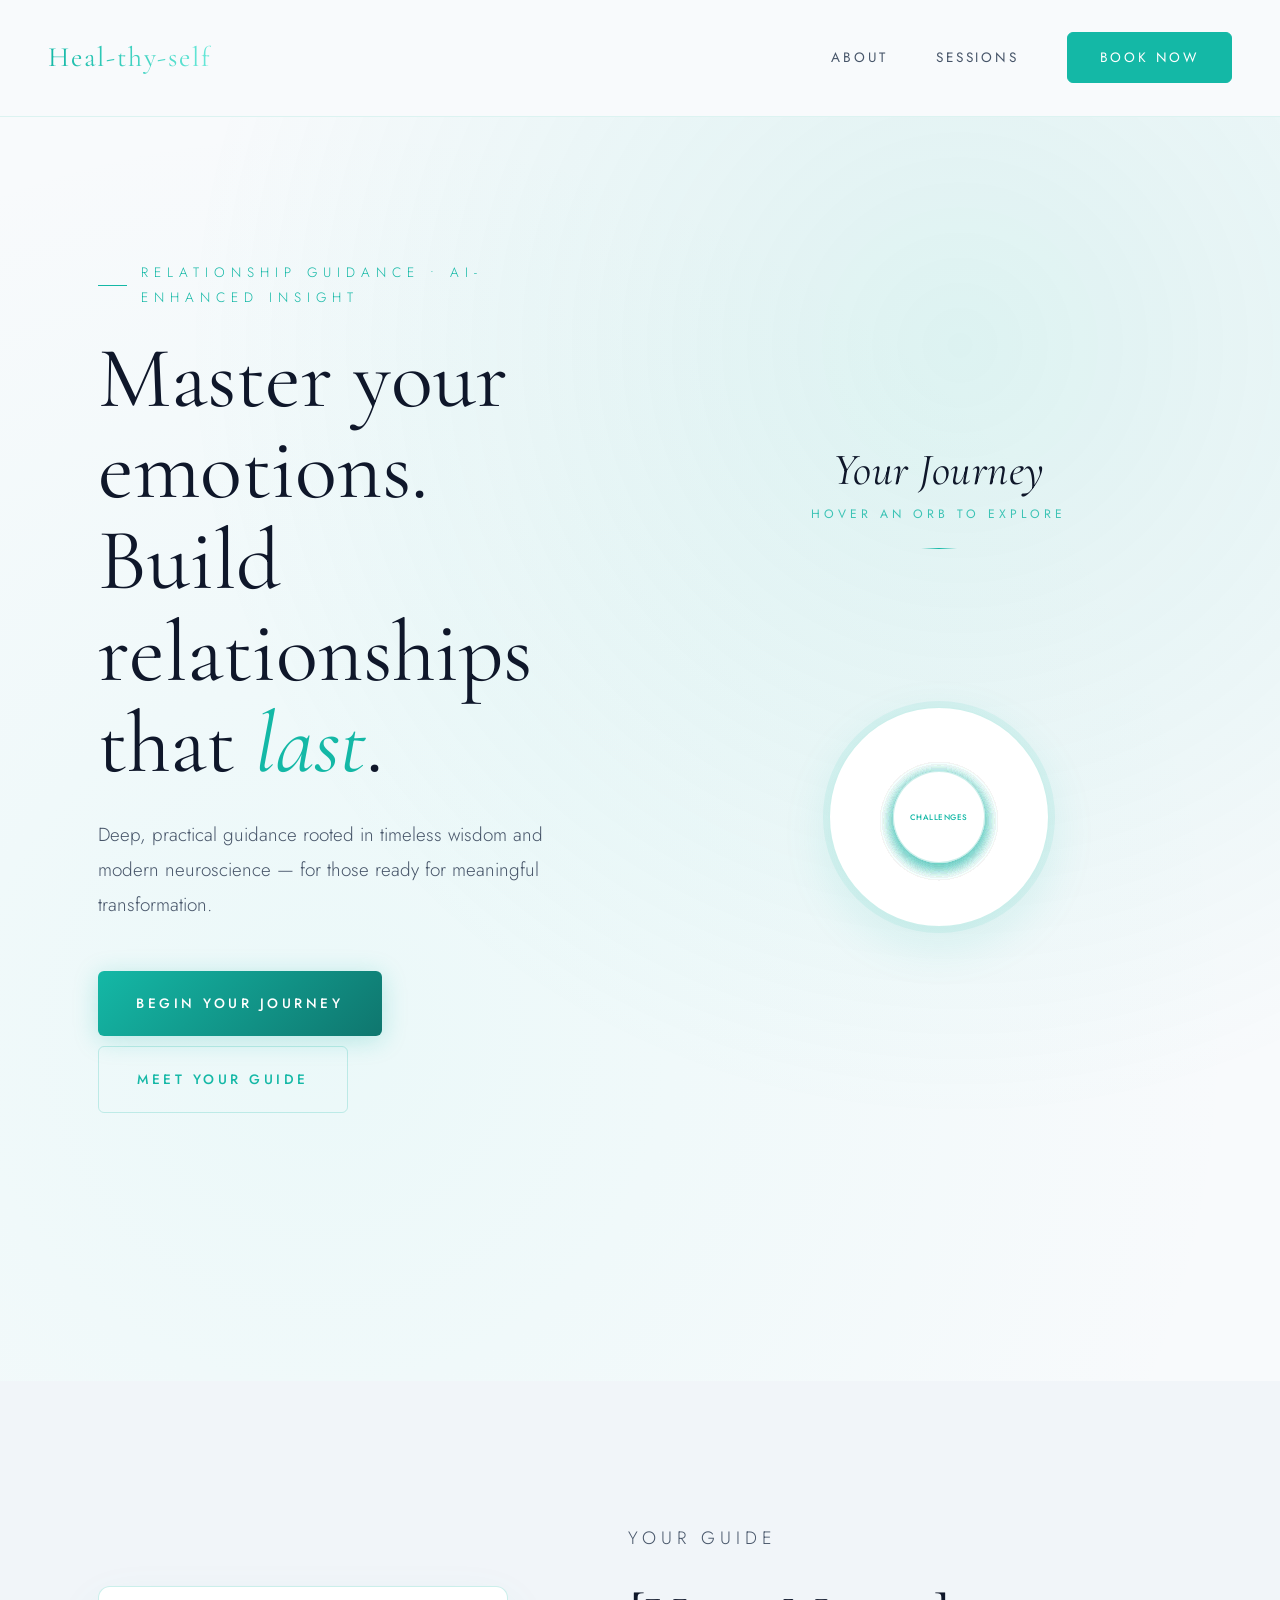
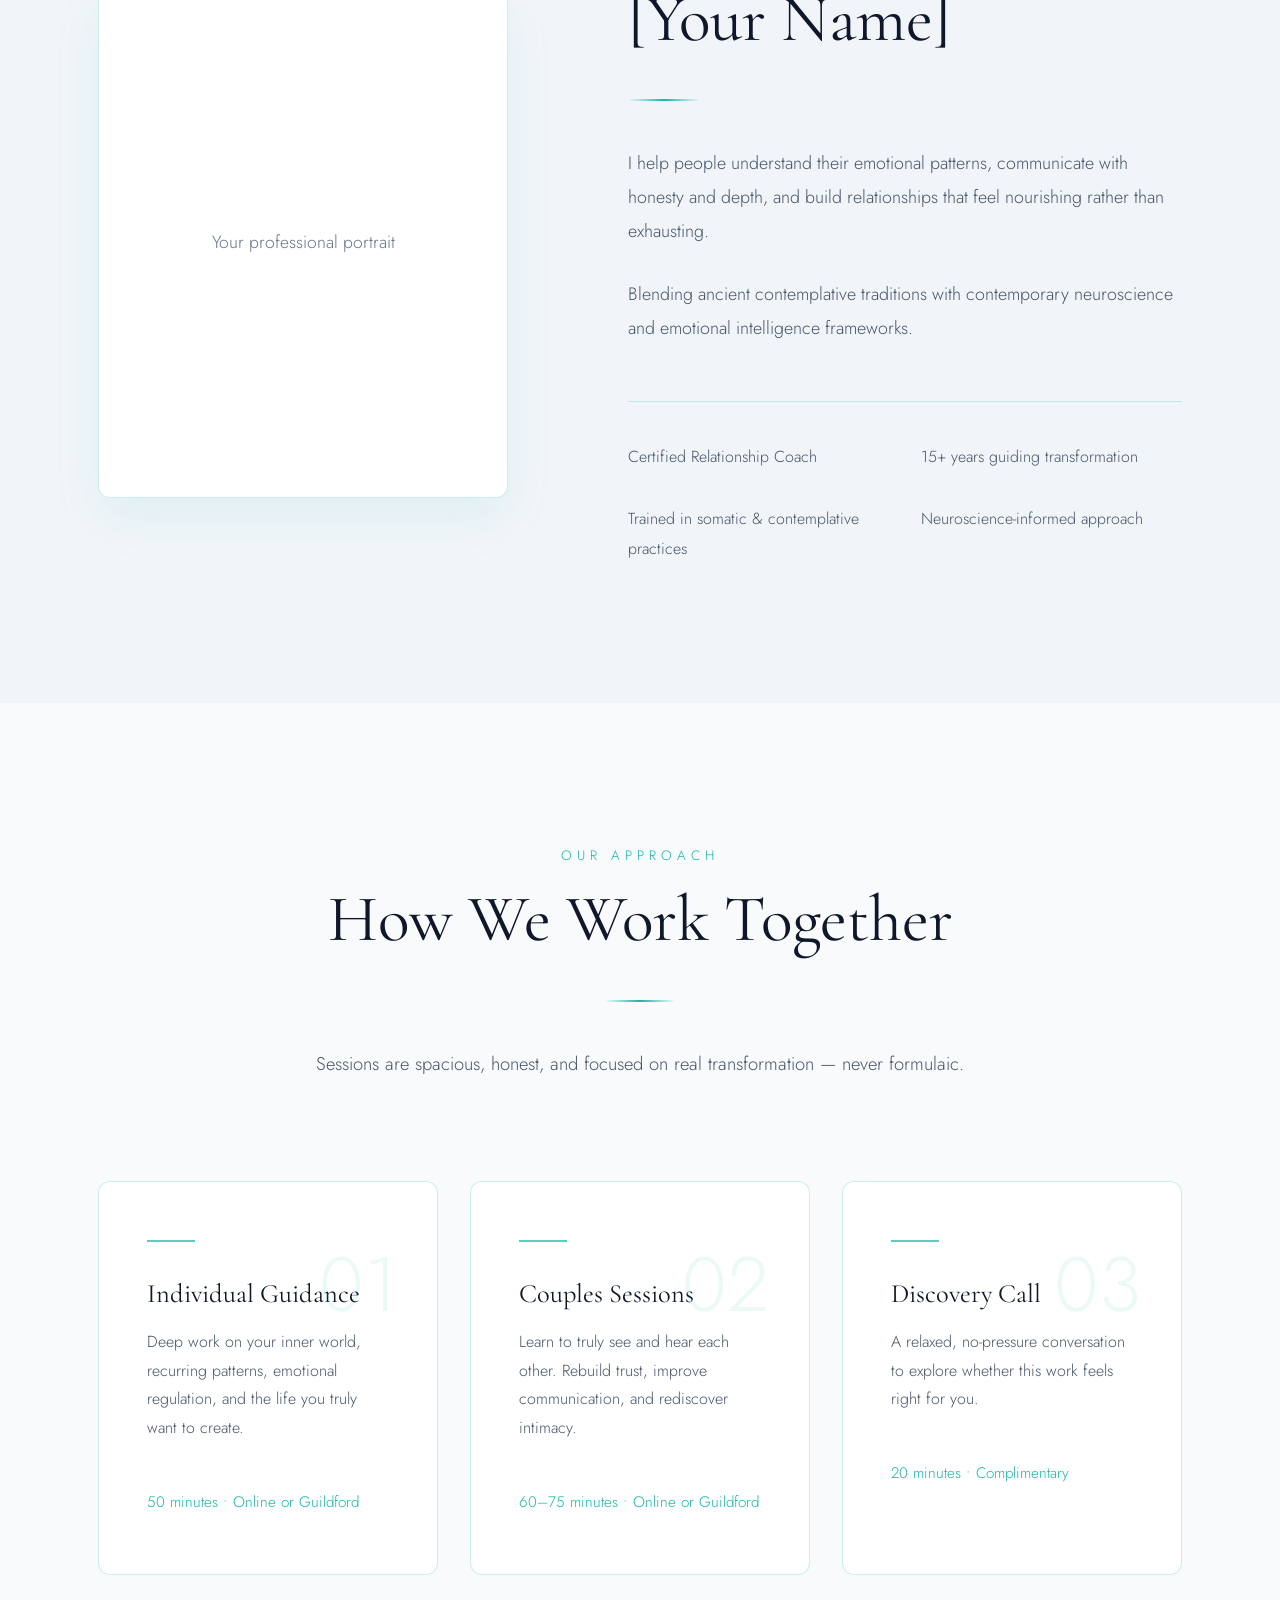
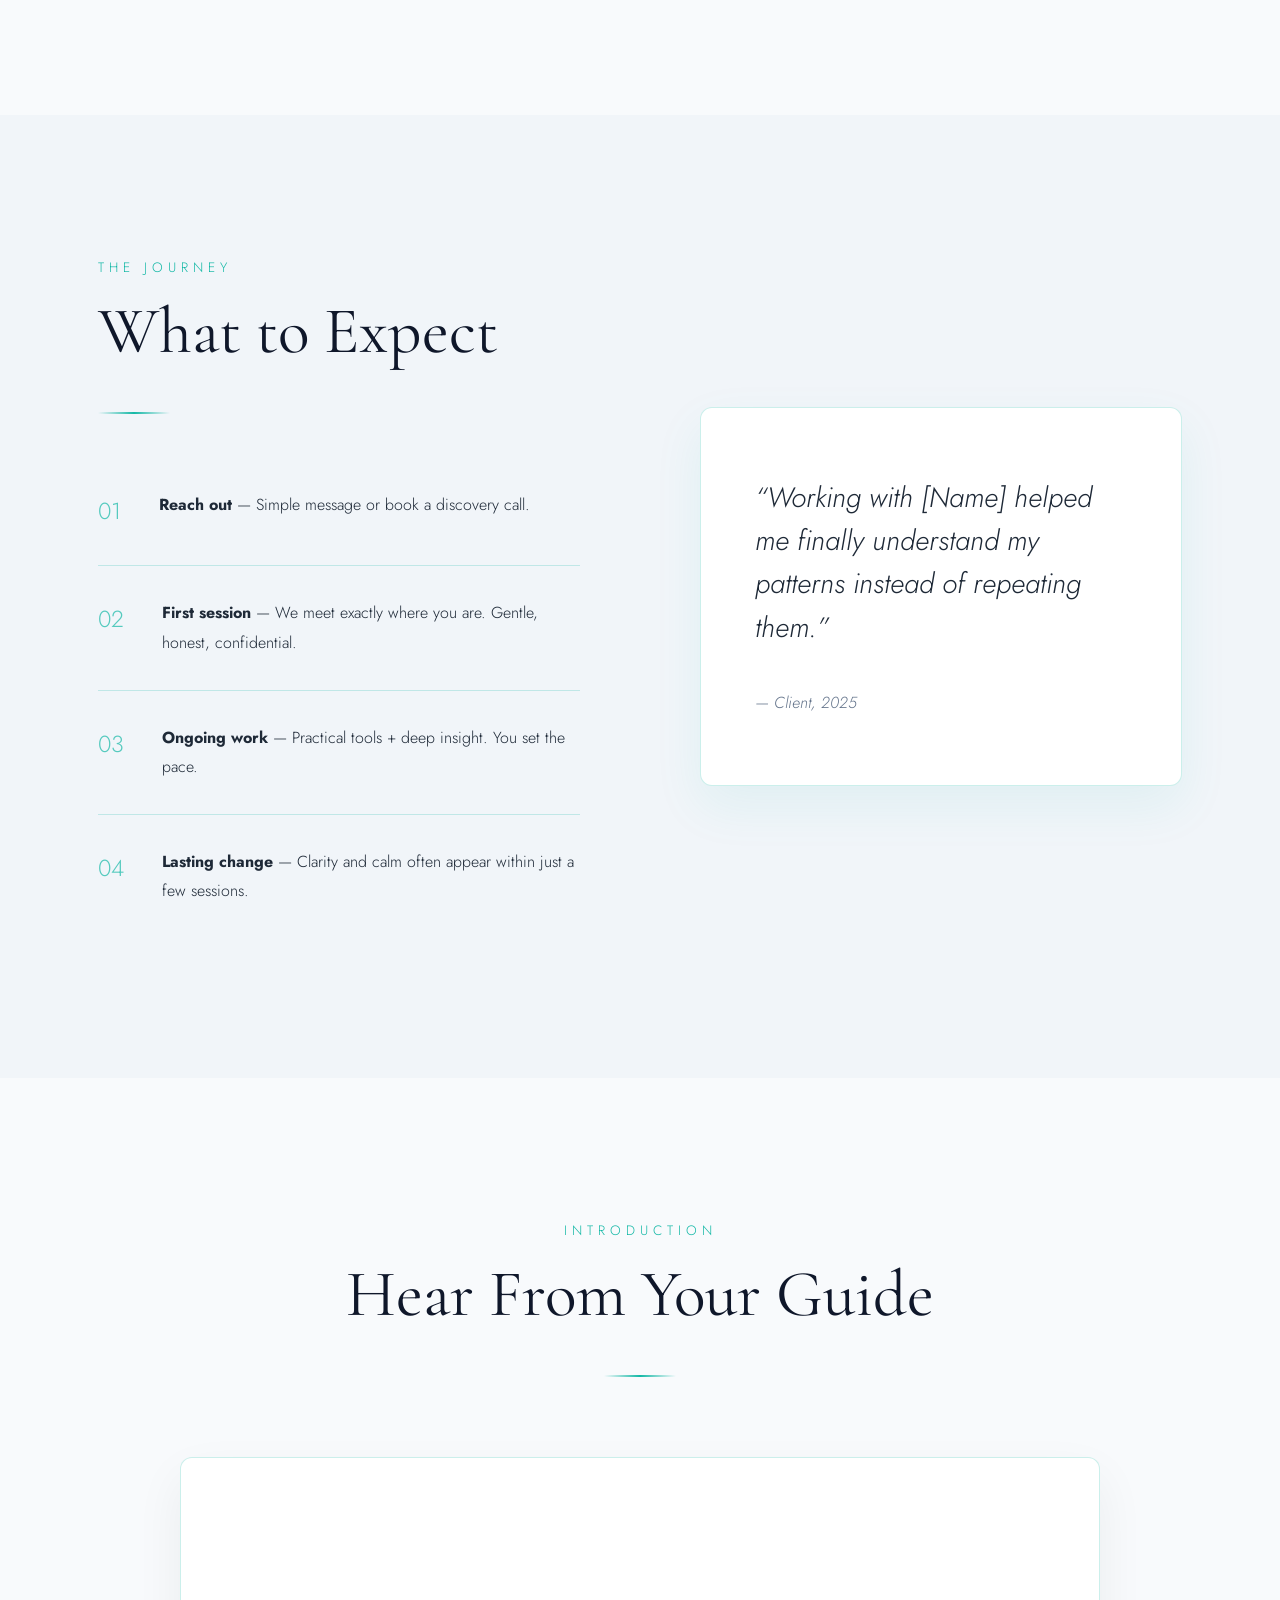
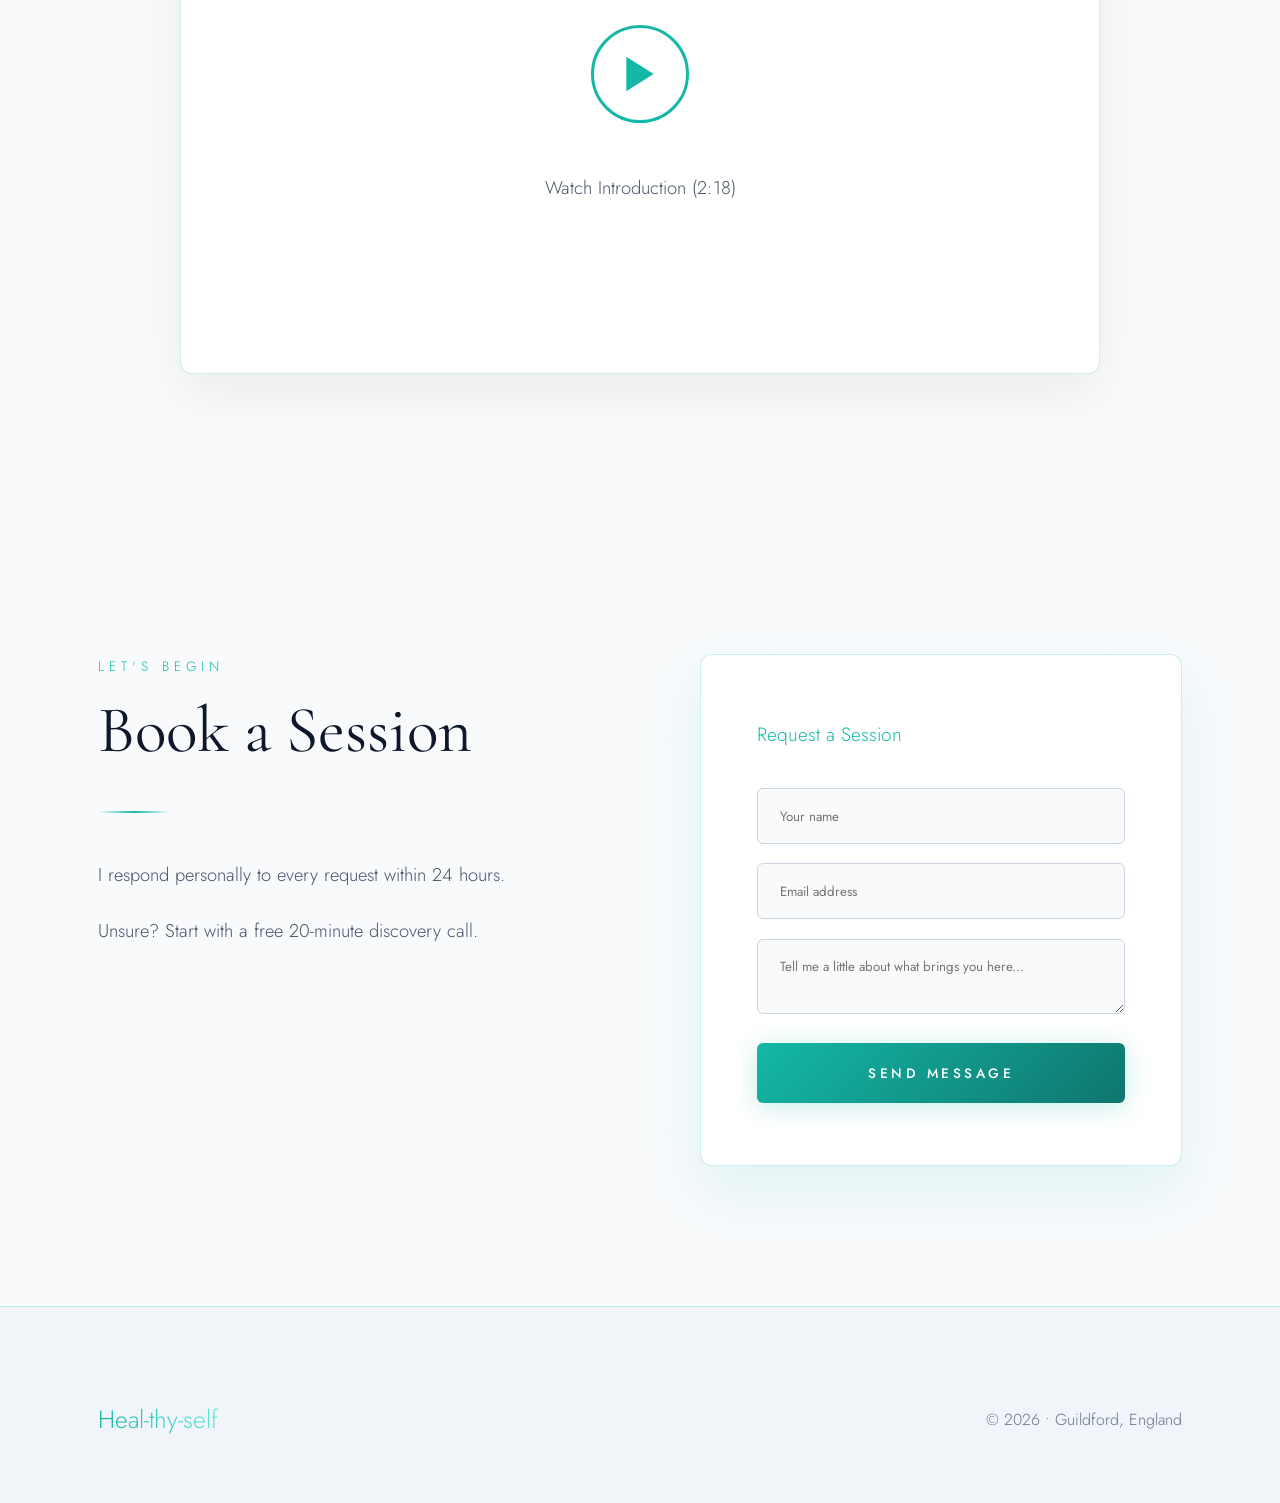
==== index.html @ 7cbb0f67 "Add files via upload" ====
<!DOCTYPE html>
<html lang="en">
<head>
    <meta charset="UTF-8">
    <meta name="viewport" content="width=device-width, initial-scale=1.0">
    <title>Heal-thy-self — Relationship Guidance</title>
    <link rel="preconnect" href="https://fonts.googleapis.com">
    <link rel="preconnect" href="https://fonts.gstatic.com" crossorigin>
    <link href="https://fonts.googleapis.com/css2?family=Cormorant+Garamond:ital,wght@0,300;0,400;0,500;1,300;1,400&amp;family=Jost:wght@300;400;500;600&amp;display=swap" rel="stylesheet">
    <style>
        :root {
            --cool:        #14b8a6;
            --cool-light:  #67e8d8;
            --cool-glow:   rgba(20, 184, 166, 0.25);
            --cool-dim:    rgba(20, 184, 166, 0.08);
            --cool-border: rgba(20, 184, 166, 0.22);
            
            --bg:          #f8fafc;
            --bg-mid:      #f1f5f9;
            --bg-card:     #ffffff;
            --text:        #1e2937;
            --text-dim:    #475569;
            --text-muted:  #64748b;
            --max:         1180px;
            --orb-size:    clamp(44px, 8vw, 92px);
            --orb-r:       clamp(125px, 21vw, 190px);
        }

        *, *::before, *::after { box-sizing: border-box; margin: 0; padding: 0; }
        html { scroll-behavior: smooth; }
        body {
            background: var(--bg);
            color: var(--text);
            font-family: 'Jost', sans-serif;
            font-weight: 300;
            line-height: 1.85;
            overflow-x: hidden;
        }

        /* Subtle grain */
        body::before {
            content: '';
            position: fixed;
            inset: 0;
            background-image: 
                url("data:image/svg+xml,%3Csvg viewBox='0 0 256 256' xmlns='http://www.w3.org/2000/svg'%3E%3Cfilter id='noise'%3E%3CfeTurbulence type='fractalNoise' baseFrequency='0.75' numOctaves='3' stitchTiles='stitch'/%3E%3C/filter%3E%3Crect width='100%25' height='100%25' filter='url(%23noise)' opacity='0.025'/%3E%3C/svg%3E");
            pointer-events: none;
            z-index: 1000;
            opacity: 0.6;
            mix-blend-mode: soft-light;
        }

        h1, h2, h3, h4 {
            font-family: 'Cormorant Garamond', serif;
            font-weight: 400;
            line-height: 1.08;
            color: #0f172a;
        }

        .container {
            width: 100%;
            max-width: var(--max);
            margin: 0 auto;
            padding: 0 clamp(20px, 5vw, 48px);
        }

        .divider {
            width: 72px;
            height: 2px;
            background: linear-gradient(90deg, transparent, var(--cool), transparent);
            margin: 2.8rem 0;
        }
        .divider.centered { margin: 2.8rem auto; }

        /* Buttons */
        .btn-primary {
            display: inline-block;
            padding: 1.25rem 2.4rem;
            font-family: 'Jost', sans-serif;
            font-size: 0.85rem;
            font-weight: 500;
            letter-spacing: 3.5px;
            text-transform: uppercase;
            color: white;
            background: linear-gradient(135deg, var(--cool), #0f766e);
            text-decoration: none;
            border: none;
            border-radius: 6px;
            cursor: pointer;
            position: relative;
            overflow: hidden;
            transition: all 0.4s cubic-bezier(0.23, 1, 0.32, 1);
            box-shadow: 0 4px 25px var(--cool-glow);
            white-space: nowrap;
        }
        .btn-primary::after {
            content: '';
            position: absolute;
            inset: 0;
            background: linear-gradient(120deg, transparent, rgba(255,255,255,0.35), transparent);
            transform: translateX(-150%);
            transition: transform 0.6s;
        }
        .btn-primary:hover::after { transform: translateX(300%); }
        .btn-primary:hover {
            transform: translateY(-5px) scale(1.03);
            box-shadow: 0 8px 40px var(--cool-glow);
        }

        .btn-outline {
            display: inline-block;
            padding: 1.25rem 2.4rem;
            font-family: 'Jost', sans-serif;
            font-size: 0.85rem;
            font-weight: 500;
            letter-spacing: 3.5px;
            text-transform: uppercase;
            color: var(--cool);
            background: transparent;
            border: 1.5px solid var(--cool-border);
            border-radius: 6px;
            text-decoration: none;
            cursor: pointer;
            transition: all 0.4s cubic-bezier(0.23, 1, 0.32, 1);
            white-space: nowrap;
        }
        .btn-outline:hover {
            border-color: var(--cool);
            color: var(--cool);
            background: rgba(20,184,166,0.06);
            box-shadow: 0 0 30px var(--cool-glow);
            transform: translateY(-4px);
        }

        /* Navbar */
        .navbar {
            position: fixed;
            top: 0;
            left: 0;
            right: 0;
            z-index: 1000;
            padding: 32px 48px;
            display: flex;
            justify-content: space-between;
            align-items: center;
            background: rgba(248, 250, 252, 0.97);
            border-bottom: 1px solid rgba(20,184,166,0.12);
            transition: all 0.4s ease;
        }
        .navbar.scrolled {
            padding: 22px 48px;
            background: rgba(248, 250, 252, 0.98);
            box-shadow: 0 6px 25px rgba(0,0,0,0.07);
        }

        .nav-brand {
            font-family: 'Cormorant Garamond', serif;
            font-size: 1.75rem;
            font-weight: 400;
            letter-spacing: 1.8px;
            background: linear-gradient(90deg, var(--cool), var(--cool-light));
            -webkit-background-clip: text;
            -webkit-text-fill-color: transparent;
            text-decoration: none;
        }

        .nav-links {
            display: flex;
            gap: 48px;
            align-items: center;
        }
        .nav-links a {
            font-size: 0.85rem;
            font-weight: 400;
            letter-spacing: 2.8px;
            text-transform: uppercase;
            color: var(--text-dim);
            text-decoration: none;
            transition: all 0.3s ease;
        }
        .nav-links a:hover { color: var(--cool); }

        .nav-links .nav-cta {
            color: white;
            background: var(--cool);
            border: 1.5px solid var(--cool);
            padding: 0.75rem 2rem;
            border-radius: 6px;
        }

        /* Burger */
        .burger {
            display: none;
            flex-direction: column;
            gap: 5px;
            background: none;
            border: none;
            cursor: pointer;
            padding: 8px;
        }
        .burger span {
            display: block;
            width: 26px;
            height: 1.5px;
            background: var(--cool);
            transition: all 0.3s ease;
        }
        .burger.open span:nth-child(1) { transform: translateY(7px) rotate(45deg); }
        .burger.open span:nth-child(2) { opacity: 0; }
        .burger.open span:nth-child(3) { transform: translateY(-7px) rotate(-45deg); }

        /* Mobile Menu */
        .mobile-menu {
            display: none;
            position: fixed;
            inset: 0;
            background: rgba(248,250,252,0.98);
            z-index: 999;
            flex-direction: column;
            align-items: center;
            justify-content: center;
            gap: 3.5rem;
        }
        .mobile-menu a {
            font-size: 2.4rem;
            color: var(--cool);
            text-decoration: none;
            font-family: 'Cormorant Garamond', serif;
        }

        /* Hero */
        .hero {
            min-height: 100vh;
            display: flex;
            align-items: center;
            position: relative;
            padding-top: 80px;
        }
        .hero::before {
            content: '';
            position: absolute;
            inset: 0;
            background: 
                radial-gradient(circle at 75% 25%, rgba(20,184,166,0.12) 0%, transparent 55%),
                radial-gradient(circle at 25% 75%, rgba(103,232,216,0.09) 0%, transparent 65%);
        }

        .hero-inner {
            position: relative;
            z-index: 2;
            max-width: var(--max);
            margin: 0 auto;
            padding: clamp(100px, 15vw, 180px) clamp(20px, 5vw, 48px) clamp(80px, 10vw, 140px);
            display: grid;
            grid-template-columns: 1fr 1fr;
            gap: 110px;
            align-items: center;
        }

        .hero-label {
            font-size: 0.85rem;
            letter-spacing: 6px;
            text-transform: uppercase;
            color: var(--cool);
            margin-bottom: 1.4rem;
            display: inline-flex;
            align-items: center;
            gap: 14px;
        }
        .hero-label::before {
            content: '';
            width: 36px;
            height: 1px;
            background: var(--cool);
        }

        .hero h1 {
            font-size: clamp(3.4rem, 6.8vw, 5.8rem);
            line-height: 1.05;
            margin-bottom: 1.8rem;
        }
        .hero h1 em {
            font-style: italic;
            color: var(--cool);
        }
        .hero-text {
            font-size: 1.18rem;
            color: var(--text-dim);
            max-width: 520px;
            margin-bottom: 3rem;
        }

        /* Orbit */
        .hero-panel {
            display: flex;
            flex-direction: column;
            align-items: center;
        }

        .orbit-heading-group {
            text-align: center;
            margin-bottom: calc(var(--orb-r) + var(--orb-size) / 2 - clamp(140px, 22vw, 220px) / 2 + 32px);
        }
        .orbit-eyebrow {
            font-family: 'Cormorant Garamond', serif;
            font-size: clamp(1.9rem, 4vw, 2.8rem);
            font-weight: 400;
            font-style: italic;
            color: #0f172a;
            letter-spacing: 0.5px;
            line-height: 1.1;
            margin-bottom: 0.5rem;
        }
        .orbit-hint {
            font-family: 'Jost', sans-serif;
            font-size: 0.76rem;
            font-weight: 400;
            letter-spacing: 4px;
            text-transform: uppercase;
            color: var(--cool);
            opacity: 0.8;
            margin-bottom: 1.4rem;
        }
        .orbit-heading-line {
            width: 36px;
            height: 1.5px;
            background: linear-gradient(90deg, transparent, var(--cool), transparent);
            margin: 0 auto;
        }

        .orbit-wrap {
            position: relative;
            width: clamp(140px, 22vw, 220px);
            height: clamp(140px, 22vw, 220px);
            flex-shrink: 0;
        }
        .orbit-ring {
            position: absolute;
            inset: 0;
            border-radius: 50%;
            background: var(--bg-card);
            border: 1.5px solid var(--cool-border);
            box-shadow: 0 0 0 6px var(--cool-dim), 0 16px 50px rgba(20,184,166,0.12);
            z-index: 1;
        }
        .orbit-center-text {
            position: absolute;
            top: 50%; left: 50%;
            transform: translate(-50%, -50%) scale(0.88);
            font-family: 'Cormorant Garamond', serif;
            font-size: clamp(1rem, 2.2vw, 1.3rem);
            font-weight: 400;
            font-style: italic;
            color: var(--cool);
            text-align: center;
            width: 70%;
            z-index: 5;
            opacity: 0;
            pointer-events: none;
            transition: opacity 0.4s ease, transform 0.45s cubic-bezier(0.23,1,0.32,1);
            line-height: 1.2;
        }
        .orbit-center-text.show {
            opacity: 1;
            transform: translate(-50%, -50%) scale(1);
        }

        .orbit-satellite {
            position: absolute;
            top: 50%;
            left: 50%;
            width: var(--orb-size);
            height: var(--orb-size);
            margin: calc(var(--orb-size) / -2);
            z-index: 4;
            cursor: pointer;
            animation: orbitMove 36s linear infinite;
            animation-delay: var(--orbit-delay);
        }
        @keyframes orbitMove {
            from { transform: rotate(0deg) translateX(var(--orb-r)) rotate(0deg); }
            to   { transform: rotate(360deg) translateX(var(--orb-r)) rotate(-360deg); }
        }
        .orbit-satellite-inner {
            width: 100%; height: 100%;
            border-radius: 50%;
            background: var(--bg-card);
            border: 1px solid var(--cool-border);
            box-shadow: 0 4px 16px rgba(20,184,166,0.12);
            transition: box-shadow 0.3s ease, border-color 0.3s ease, transform 0.3s ease;
            display: flex;
            align-items: center;
            justify-content: center;
        }
        .orbit-satellite:hover .orbit-satellite-inner {
            transform: scale(1.22);
            box-shadow: 0 12px 35px rgba(20,184,166,0.25);
            border-color: var(--cool);
        }
        .orbit-satellite-label {
            font-family: 'Jost', sans-serif;
            font-size: 8px;
            font-weight: 500;
            letter-spacing: 0.5px;
            text-transform: uppercase;
            color: var(--cool);
            text-align: center;
            pointer-events: none;
            white-space: normal;
            word-break: break-word;
            line-height: 1.25;
            width: 80%;
        }

        /* Sections */
        section { padding: 140px 0; }
        .section-label {
            font-size: 0.85rem;
            letter-spacing: 5px;
            text-transform: uppercase;
            color: var(--cool);
            margin-bottom: 1rem;
        }
        .section-title {
            font-size: clamp(2.7rem, 5.2vw, 4.1rem);
            margin-bottom: 1.2rem;
        }

        /* About */
        .about {
            background: var(--bg-mid);
        }
        .about-grid {
            display: grid;
            grid-template-columns: 1fr 1.35fr;
            gap: 120px;
            align-items: center;
        }
        .about-photo {
            aspect-ratio: 4/5;
            background: var(--bg-card);
            border: 1px solid var(--cool-border);
            border-radius: 12px;
            display: flex;
            align-items: center;
            justify-content: center;
            box-shadow: 0 20px 50px rgba(20,184,166,0.08);
            position: relative;
        }
        .about-content p {
            color: var(--text-dim);
            font-size: 1.12rem;
            line-height: 1.9;
            margin-bottom: 1.8rem;
        }
        .credentials {
            margin-top: 3.5rem;
            padding-top: 2.5rem;
            border-top: 1px solid var(--cool-border);
            display: grid;
            grid-template-columns: 1fr 1fr;
            gap: 2rem;
        }
        .credential-item {
            color: var(--text-dim);
        }

        /* Sessions */
        .sessions-grid {
            display: grid;
            grid-template-columns: repeat(auto-fit, minmax(min(340px, 100%), 1fr));
            gap: 32px;
            margin-top: 100px;
        }
        .session-card {
            background: var(--bg-card);
            padding: 58px 48px;
            border: 1px solid var(--cool-border);
            border-radius: 12px;
            position: relative;
            transition: all 0.5s cubic-bezier(0.23, 1, 0.32, 1);
        }
        .session-card:hover {
            transform: translateY(-18px);
            box-shadow: 0 35px 70px rgba(20,184,166,0.14);
            border-color: var(--cool);
        }
        .session-card span:first-child {
            font-size: 4.8rem;
            font-weight: 300;
            color: var(--cool);
            opacity: 0.08;
            position: absolute;
            top: 32px;
            right: 40px;
        }
        .session-card h3 {
            font-size: 1.65rem;
            margin-bottom: 1.2rem;
        }
        .session-card p {
            color: var(--text-dim);
            line-height: 1.8;
        }
        .session-card > span:last-child {
            display: block;
            margin-top: 2.8rem;
            font-size: 0.95rem;
            color: var(--cool);
        }

        /* Expect */
        .expect {
            background: var(--bg-mid);
        }
        .expect-grid {
            display: grid;
            grid-template-columns: 1fr 1fr;
            gap: 120px;
        }
        .expect-quote {
            padding: 68px 54px;
            border: 1px solid var(--cool-border);
            background: var(--bg-card);
            border-radius: 12px;
            box-shadow: 0 20px 50px rgba(20,184,166,0.08);
        }
        .expect-list {
            list-style: none;
        }
        .expect-list li {
            padding: 2rem 0;
            border-bottom: 1px solid var(--cool-border);
            display: flex;
            gap: 2.4rem;
        }
        .expect-list li:last-child { border-bottom: none; }

        /* Video */
        .video-placeholder {
            margin: 80px auto 0;
            aspect-ratio: 16 / 9;
            max-width: 920px;
            background: var(--bg-card);
            border: 1px solid var(--cool-border);
            border-radius: 12px;
            display: flex;
            flex-direction: column;
            align-items: center;
            justify-content: center;
            gap: 1.8rem;
            cursor: pointer;
            transition: all 0.4s ease;
            box-shadow: 0 20px 50px rgba(0,0,0,0.06);
        }
        .video-placeholder:hover {
            box-shadow: 0 30px 70px rgba(20,184,166,0.18);
        }
        .play-btn {
            width: 98px;
            height: 98px;
            border: 3px solid var(--cool);
            border-radius: 50%;
            display: flex;
            align-items: center;
            justify-content: center;
            transition: all 0.4s ease;
        }

        /* Book */
        .book-grid {
            display: grid;
            grid-template-columns: 1fr 1fr;
            gap: 120px;
            align-items: start;
        }
        .contact-form {
            padding: 62px 56px;
            border: 1px solid var(--cool-border);
            background: var(--bg-card);
            border-radius: 12px;
            box-shadow: 0 25px 60px rgba(20,184,166,0.1);
        }
        input, textarea {
            width: 100%;
            padding: 1.1rem 1.4rem;
            background: #f8fafc;
            border: 1px solid #cbd5e1;
            color: var(--text);
            margin-bottom: 1.2rem;
            border-radius: 6px;
            font-family: inherit;
        }
        input:focus, textarea:focus {
            outline: none;
            border-color: var(--cool);
            box-shadow: 0 0 0 3px rgba(20,184,166,0.1);
        }

        /* Footer */
        .footer {
            border-top: 1px solid var(--cool-border);
            padding: 90px 0 60px;
            background: var(--bg-mid);
        }

        .fade-in {
            opacity: 0;
            transform: translateY(40px);
            transition: all 1.1s cubic-bezier(0.23, 1, 0.32, 1);
        }
        .fade-in.visible {
            opacity: 1;
            transform: translateY(0);
        }

        /* RESPONSIVE */
        @media (max-width: 980px) {
            .hero-inner, .about-grid, .expect-grid, .book-grid { 
                grid-template-columns: 1fr; 
                gap: 60px; 
            }
        }

        @media (max-width: 768px) {
            .navbar { padding: 20px 20px; }
            .navbar.scrolled { padding: 16px 20px; }
            .nav-links { display: none; }
            .burger { display: flex; }
            .container { padding: 0 20px; }

            .hero-inner {
                grid-template-columns: 1fr;
                gap: 48px;
                padding-top: 110px;
                padding-bottom: 60px;
            }
            .hero h1 { font-size: clamp(2.4rem, 9vw, 3.4rem); }
            .hero-text { font-size: 1rem; }
            .hero-actions {
                display: flex;
                flex-direction: column;
                gap: 1rem;
            }
            .hero-actions .btn-primary,
            .hero-actions .btn-outline {
                width: 100%;
                text-align: center;
                padding: 1.1rem 1.5rem;
            }

            :root {
                --orb-size: 60px;
                --orb-r: 130px;
            }
            .orbit-wrap {
                width: 140px;
                height: 140px;
            }

            section, .about, .sessions, .expect, .video-section, .book {
                padding-top: 72px !important;
                padding-bottom: 72px !important;
            }

            .about-grid, .expect-grid, .book-grid {
                grid-template-columns: 1fr !important;
                gap: 40px !important;
            }
            .about-photo {
                aspect-ratio: 3/2 !important;
                min-height: 220px;
            }
            .credentials {
                grid-template-columns: 1fr !important;
            }

            .sessions-grid {
                grid-template-columns: 1fr !important;
                gap: 24px !important;
                margin-top: 48px !important;
            }
            .session-card {
                padding: 36px 28px !important;
            }

            .expect-quote {
                padding: 36px 28px !important;
            }

            .video-placeholder { margin-top: 40px !important; }

            .contact-form {
                padding: 32px 24px !important;
            }

            .section-title { font-size: clamp(2rem, 8vw, 2.8rem) !important; }
        }

        @media (max-width: 480px) {
            .nav-brand { font-size: 1.4rem; }
            :root {
                --orb-size: 54px;
                --orb-r: 115px;
            }
            .orbit-wrap {
                width: 120px;
                height: 120px;
            }
        }
    </style>
</head>
<body>

    <!-- Navbar -->
    <nav class="navbar" id="navbar">
        <a href="#" class="nav-brand">Heal-thy-self</a>
        <div class="nav-links">
            <a href="#about">About</a>
            <a href="#sessions">Sessions</a>
            <a href="#book" class="nav-cta">Book Now</a>
        </div>
        <button class="burger" id="burgerBtn" aria-label="Toggle menu">
            <span></span><span></span><span></span>
        </button>
    </nav>

    <!-- Mobile menu -->
    <div class="mobile-menu" id="mobileMenu" style="display:none;">
        <a href="#about">About</a>
        <a href="#sessions">Sessions</a>
        <a href="#book">Book Now</a>
    </div>

    <!-- Hero -->
    <section class="hero">
        <div class="hero-inner">
            <div class="hero-left fade-in">
                <p class="hero-label">RELATIONSHIP GUIDANCE  •  AI-ENHANCED INSIGHT</p>
                <h1>Master your emotions.<br>Build relationships that <em>last</em>.</h1>
                <p class="hero-text">Deep, practical guidance rooted in timeless wisdom and modern neuroscience — for those ready for meaningful transformation.</p>
                <div class="hero-actions">
                    <a href="#book" class="btn-primary">Begin Your Journey</a>
                    <a href="#about" class="btn-outline">Meet Your Guide</a>
                </div>
            </div>

            <div class="hero-panel fade-in" style="transition-delay:0.2s; padding: 0 20px;">
                <div class="orbit-heading-group">
                    <p class="orbit-eyebrow">Your Journey</p>
                    <p class="orbit-hint">Hover an orb to explore</p>
                    <div class="orbit-heading-line"></div>
                </div>
                <div class="orbit-wrap" id="orbitWrap">
                    <div class="orbit-ring"></div>
                    <div class="orbit-center-text" id="orbitCenterText"></div>
                </div>
            </div>
        </div>
    </section>

    <!-- About -->
    <section class="about" id="about">
        <div class="container">
            <div class="about-grid">
                <div class="about-photo fade-in">
                    <span style="font-size:1.1rem; color:var(--text-muted);">Your professional portrait</span>
                </div>
                <div class="about-content fade-in" style="transition-delay:0.15s">
                    <p class="section-label">YOUR GUIDE</p>
                    <h2 class="section-title">[Your Name]</h2>
                    <div class="divider"></div>
                    <p>I help people understand their emotional patterns, communicate with honesty and depth, and build relationships that feel nourishing rather than exhausting.</p>
                    <p>Blending ancient contemplative traditions with contemporary neuroscience and emotional intelligence frameworks.</p>
                    <div class="credentials">
                        <div class="credential-item">Certified Relationship Coach</div>
                        <div class="credential-item">15+ years guiding transformation</div>
                        <div class="credential-item">Trained in somatic &amp; contemplative practices</div>
                        <div class="credential-item">Neuroscience-informed approach</div>
                    </div>
                </div>
            </div>
        </div>
    </section>

    <!-- Sessions -->
    <section class="sessions" id="sessions">
        <div class="container">
            <div class="fade-in" style="text-align:center; max-width:680px; margin:0 auto;">
                <p class="section-label">OUR APPROACH</p>
                <h2 class="section-title">How We Work Together</h2>
                <div class="divider centered"></div>
                <p class="section-intro" style="font-size:1.15rem; color:var(--text-dim);">Sessions are spacious, honest, and focused on real transformation — never formulaic.</p>
            </div>
            <div class="sessions-grid fade-in" style="transition-delay:0.15s">
                <div class="session-card">
                    <span>01</span>
                    <div style="width:48px; height:2px; background:var(--cool); opacity:0.7; margin-bottom:2.4rem;"></div>
                    <h3>Individual Guidance</h3>
                    <p>Deep work on your inner world, recurring patterns, emotional regulation, and the life you truly want to create.</p>
                    <span>50 minutes • Online or Guildford</span>
                </div>
                <div class="session-card">
                    <span>02</span>
                    <div style="width:48px; height:2px; background:var(--cool); opacity:0.7; margin-bottom:2.4rem;"></div>
                    <h3>Couples Sessions</h3>
                    <p>Learn to truly see and hear each other. Rebuild trust, improve communication, and rediscover intimacy.</p>
                    <span>60–75 minutes • Online or Guildford</span>
                </div>
                <div class="session-card">
                    <span>03</span>
                    <div style="width:48px; height:2px; background:var(--cool); opacity:0.7; margin-bottom:2.4rem;"></div>
                    <h3>Discovery Call</h3>
                    <p>A relaxed, no-pressure conversation to explore whether this work feels right for you.</p>
                    <span>20 minutes • Complimentary</span>
                </div>
            </div>
        </div>
    </section>

    <!-- Expect -->
    <section class="expect">
        <div class="container">
            <div class="expect-grid">
                <div class="fade-in">
                    <p class="section-label">THE JOURNEY</p>
                    <h2 class="section-title">What to Expect</h2>
                    <div class="divider"></div>
                    <ul class="expect-list">
                        <li><span style="color:var(--cool); font-size:1.45rem; opacity:0.7;">01</span><p><strong>Reach out</strong> — Simple message or book a discovery call.</p></li>
                        <li><span style="color:var(--cool); font-size:1.45rem; opacity:0.7;">02</span><p><strong>First session</strong> — We meet exactly where you are. Gentle, honest, confidential.</p></li>
                        <li><span style="color:var(--cool); font-size:1.45rem; opacity:0.7;">03</span><p><strong>Ongoing work</strong> — Practical tools + deep insight. You set the pace.</p></li>
                        <li><span style="color:var(--cool); font-size:1.45rem; opacity:0.7;">04</span><p><strong>Lasting change</strong> — Clarity and calm often appear within just a few sessions.</p></li>
                    </ul>
                </div>
                <div class="fade-in" style="transition-delay:0.2s; display:flex; align-items:center;">
                    <div class="expect-quote">
                        <blockquote style="font-size:1.75rem; font-style:italic; line-height:1.55; color:var(--text);">“Working with [Name] helped me finally understand my patterns instead of repeating them.”</blockquote>
                        <cite style="margin-top:2.4rem; display:block; color:var(--text-muted);">— Client, 2025</cite>
                    </div>
                </div>
            </div>
        </div>
    </section>

    <!-- Video -->
    <section class="video-section">
        <div class="container">
            <div style="text-align:center" class="fade-in">
                <p class="section-label">INTRODUCTION</p>
                <h2 class="section-title">Hear From Your Guide</h2>
                <div class="divider centered"></div>
            </div>
            <div class="video-placeholder fade-in" onclick="alert('Video would play here in production')">
                <div class="play-btn">
                    <svg width="32" height="38" viewBox="0 0 28 32" fill="none" xmlns="http://www.w3.org/2000/svg">
                        <path d="M26 16L2 31V1L26 16Z" fill="#14b8a6"/>
                    </svg>
                </div>
                <p style="font-size:1.15rem; color:var(--text-dim); margin-top:1.2rem;">Watch Introduction (2:18)</p>
            </div>
        </div>
    </section>

    <!-- Book -->
    <section class="book" id="book">
        <div class="container">
            <div class="book-grid">
                <div class="book-info fade-in">
                    <p class="section-label">LET'S BEGIN</p>
                    <h2 class="section-title">Book a Session</h2>
                    <div class="divider"></div>
                    <p style="font-size:1.15rem; color:var(--text-dim);">I respond personally to every request within 24 hours.</p>
                    <p style="margin-top:1.4rem; font-size:1.15rem; color:var(--text-dim);">Unsure? Start with a free 20-minute discovery call.</p>
                </div>
                <div class="fade-in" style="transition-delay:0.15s">
                    <div class="contact-form">
                        <p style="color:var(--cool); font-size:1.2rem; margin-bottom:2.2rem;">Request a Session</p>
                        <input type="text" placeholder="Your name">
                        <input type="email" placeholder="Email address">
                        <textarea placeholder="Tell me a little about what brings you here..."></textarea>
                        <button onclick="alert('Thank you! Your request has been received. (Demo)')" class="btn-primary" style="width:100%;">Send Message</button>
                    </div>
                </div>
            </div>
        </div>
    </section>

    <!-- Footer -->
    <footer class="footer">
        <div class="container">
            <div style="display:flex; justify-content:space-between; align-items:center; flex-wrap:wrap; gap:2rem;">
                <span style="font-size:1.55rem; background:linear-gradient(90deg,var(--cool),var(--cool-light)); -webkit-background-clip:text; -webkit-text-fill-color:transparent;">Heal-thy-self</span>
                <span style="color:var(--text-muted);">© 2026 • Guildford, England</span>
            </div>
        </div>
    </footer>

    <script>
    // Navbar scroll
    const navbar = document.getElementById('navbar');
    window.addEventListener('scroll', () => {
        navbar.classList.toggle('scrolled', window.scrollY > 80);
    }, { passive: true });

    // Burger menu
    const burger = document.getElementById('burgerBtn');
    const mobileMenu = document.getElementById('mobileMenu');

    function openMenu() {
        burger.classList.add('open');
        mobileMenu.style.display = 'flex';
        document.body.style.overflow = 'hidden';
    }
    function closeMenu() {
        burger.classList.remove('open');
        mobileMenu.style.display = 'none';
        document.body.style.overflow = '';
    }

    burger.addEventListener('click', () => {
        burger.classList.contains('open') ? closeMenu() : openMenu();
    });

    mobileMenu.querySelectorAll('a').forEach(link => {
        link.addEventListener('click', closeMenu);
    });

    // Fade in observer
    const observer = new IntersectionObserver((entries) => {
        entries.forEach(entry => {
            if (entry.isIntersecting) entry.target.classList.add('visible');
        });
    }, { threshold: 0.18 });

    document.querySelectorAll('.fade-in').forEach(el => observer.observe(el));

    // Orbit
    (function () {
        const ITEMS = [
            { label: 'Energy',     angle: 0        },
            { label: 'Focus',      angle: 32.7272  },
            { label: 'Purpose',    angle: 65.4544  },
            { label: 'Strength',   angle: 98.1816  },
            { label: 'Peace',      angle: 130.909  },
            { label: 'Clarity',    angle: 163.636  },
            { label: 'Harmony',    angle: 196.363  },
            { label: 'Vitality',   angle: 229.090  },
            { label: 'Joy',        angle: 261.818  },
            { label: 'Growth',     angle: 294.545  },
            { label: 'Challenges', angle: 327.272  },
        ];

        const DURATION = 36;
        const wrap = document.getElementById('orbitWrap');
        const centerText = document.getElementById('orbitCenterText');

        ITEMS.forEach(item => {
            const delay = -((item.angle / 360) * DURATION);
            const outer = document.createElement('div');
            outer.className = 'orbit-satellite';
            outer.style.setProperty('--orbit-delay', delay + 's');

            const inner = document.createElement('div');
            inner.className = 'orbit-satellite-inner';

            const label = document.createElement('span');
            label.className = 'orbit-satellite-label';
            label.textContent = item.label;

            inner.appendChild(label);
            outer.appendChild(inner);
            wrap.appendChild(outer);

            outer.addEventListener('mouseenter', () => {
                centerText.textContent = item.label;
                centerText.classList.add('show');
            });
            outer.addEventListener('mouseleave', () => centerText.classList.remove('show'));
            outer.addEventListener('touchstart', (e) => {
                e.preventDefault();
                centerText.textContent = item.label;
                centerText.classList.add('show');
                setTimeout(() => centerText.classList.remove('show'), 1800);
            }, { passive: false });
        });

        document.addEventListener('visibilitychange', () => {
            const state = document.hidden ? 'paused' : 'running';
            document.querySelectorAll('.orbit-satellite').forEach(el => {
                el.style.animationPlayState = state;
            });
        });
    })();
    </script>
</body>
</html>
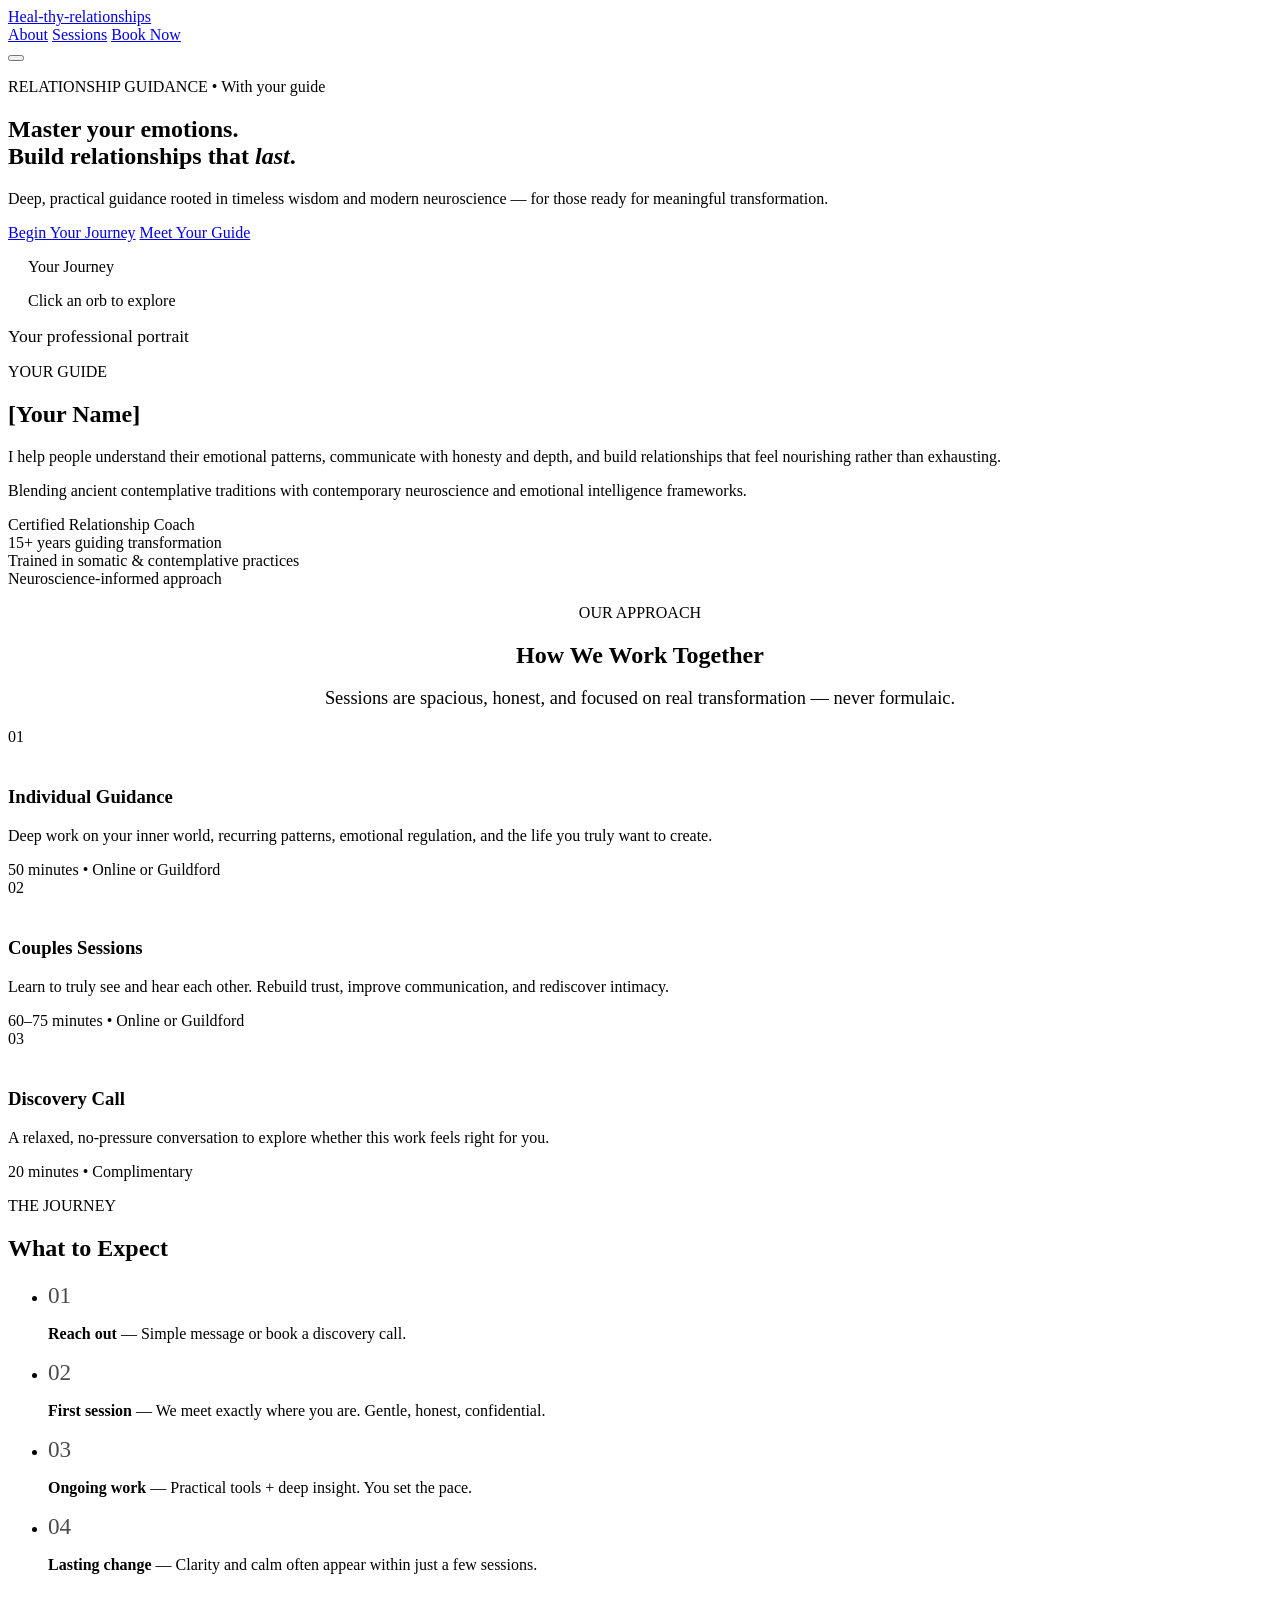
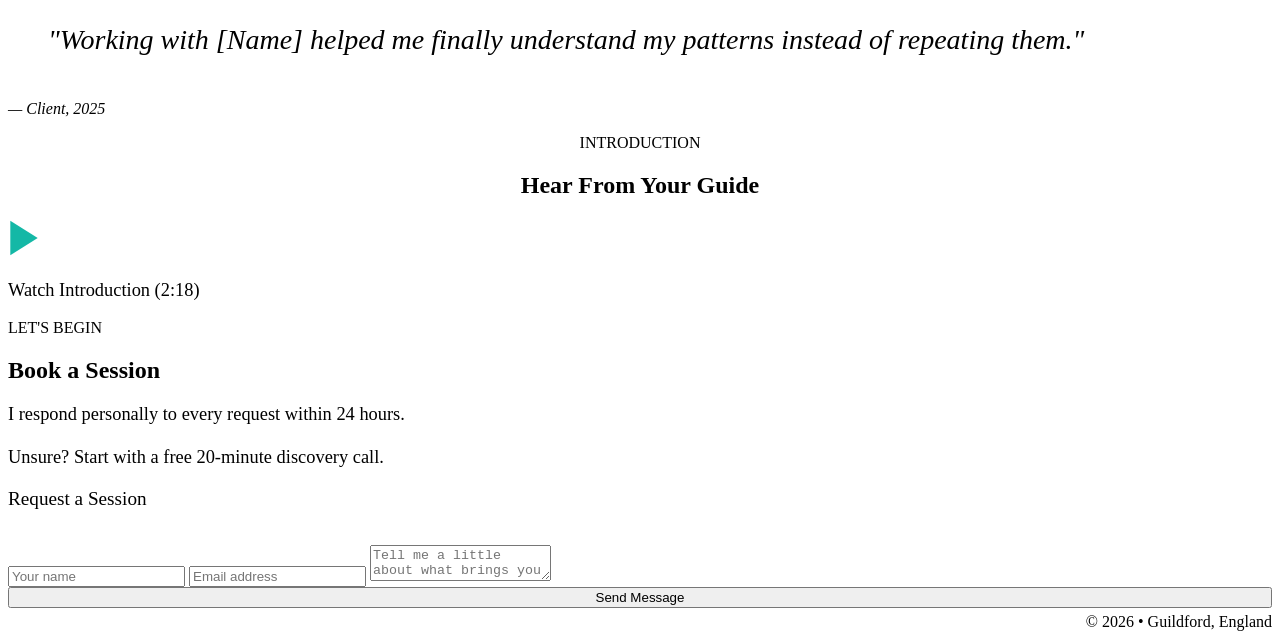
==== commit 0aa1d02f: "Update title and text content in index.html" ====
--- a/index.html
+++ b/index.html
@@ -3,718 +3,17 @@
 <head>
     <meta charset="UTF-8">
     <meta name="viewport" content="width=device-width, initial-scale=1.0">
-    <title>Heal-thy-self — Relationship Guidance</title>
+    <title>Heal-thy-relationships— Relationship Guidance</title>
     <link rel="preconnect" href="https://fonts.googleapis.com">
     <link rel="preconnect" href="https://fonts.gstatic.com" crossorigin>
-    <link href="https://fonts.googleapis.com/css2?family=Cormorant+Garamond:ital,wght@0,300;0,400;0,500;1,300;1,400&amp;family=Jost:wght@300;400;500;600&amp;display=swap" rel="stylesheet">
-    <style>
-        :root {
-            --cool:        #14b8a6;
-            --cool-light:  #67e8d8;
-            --cool-glow:   rgba(20, 184, 166, 0.25);
-            --cool-dim:    rgba(20, 184, 166, 0.08);
-            --cool-border: rgba(20, 184, 166, 0.22);
-            
-            --bg:          #f8fafc;
-            --bg-mid:      #f1f5f9;
-            --bg-card:     #ffffff;
-            --text:        #1e2937;
-            --text-dim:    #475569;
-            --text-muted:  #64748b;
-            --max:         1180px;
-            --orb-size:    clamp(44px, 8vw, 92px);
-            --orb-r:       clamp(125px, 21vw, 190px);
-        }
-
-        *, *::before, *::after { box-sizing: border-box; margin: 0; padding: 0; }
-        html { scroll-behavior: smooth; }
-        body {
-            background: var(--bg);
-            color: var(--text);
-            font-family: 'Jost', sans-serif;
-            font-weight: 300;
-            line-height: 1.85;
-            overflow-x: hidden;
-        }
-
-        /* Subtle grain */
-        body::before {
-            content: '';
-            position: fixed;
-            inset: 0;
-            background-image: 
-                url("data:image/svg+xml,%3Csvg viewBox='0 0 256 256' xmlns='http://www.w3.org/2000/svg'%3E%3Cfilter id='noise'%3E%3CfeTurbulence type='fractalNoise' baseFrequency='0.75' numOctaves='3' stitchTiles='stitch'/%3E%3C/filter%3E%3Crect width='100%25' height='100%25' filter='url(%23noise)' opacity='0.025'/%3E%3C/svg%3E");
-            pointer-events: none;
-            z-index: 1000;
-            opacity: 0.6;
-            mix-blend-mode: soft-light;
-        }
-
-        h1, h2, h3, h4 {
-            font-family: 'Cormorant Garamond', serif;
-            font-weight: 400;
-            line-height: 1.08;
-            color: #0f172a;
-        }
-
-        .container {
-            width: 100%;
-            max-width: var(--max);
-            margin: 0 auto;
-            padding: 0 clamp(20px, 5vw, 48px);
-        }
-
-        .divider {
-            width: 72px;
-            height: 2px;
-            background: linear-gradient(90deg, transparent, var(--cool), transparent);
-            margin: 2.8rem 0;
-        }
-        .divider.centered { margin: 2.8rem auto; }
-
-        /* Buttons */
-        .btn-primary {
-            display: inline-block;
-            padding: 1.25rem 2.4rem;
-            font-family: 'Jost', sans-serif;
-            font-size: 0.85rem;
-            font-weight: 500;
-            letter-spacing: 3.5px;
-            text-transform: uppercase;
-            color: white;
-            background: linear-gradient(135deg, var(--cool), #0f766e);
-            text-decoration: none;
-            border: none;
-            border-radius: 6px;
-            cursor: pointer;
-            position: relative;
-            overflow: hidden;
-            transition: all 0.4s cubic-bezier(0.23, 1, 0.32, 1);
-            box-shadow: 0 4px 25px var(--cool-glow);
-            white-space: nowrap;
-        }
-        .btn-primary::after {
-            content: '';
-            position: absolute;
-            inset: 0;
-            background: linear-gradient(120deg, transparent, rgba(255,255,255,0.35), transparent);
-            transform: translateX(-150%);
-            transition: transform 0.6s;
-        }
-        .btn-primary:hover::after { transform: translateX(300%); }
-        .btn-primary:hover {
-            transform: translateY(-5px) scale(1.03);
-            box-shadow: 0 8px 40px var(--cool-glow);
-        }
-
-        .btn-outline {
-            display: inline-block;
-            padding: 1.25rem 2.4rem;
-            font-family: 'Jost', sans-serif;
-            font-size: 0.85rem;
-            font-weight: 500;
-            letter-spacing: 3.5px;
-            text-transform: uppercase;
-            color: var(--cool);
-            background: transparent;
-            border: 1.5px solid var(--cool-border);
-            border-radius: 6px;
-            text-decoration: none;
-            cursor: pointer;
-            transition: all 0.4s cubic-bezier(0.23, 1, 0.32, 1);
-            white-space: nowrap;
-        }
-        .btn-outline:hover {
-            border-color: var(--cool);
-            color: var(--cool);
-            background: rgba(20,184,166,0.06);
-            box-shadow: 0 0 30px var(--cool-glow);
-            transform: translateY(-4px);
-        }
-
-        /* Navbar */
-        .navbar {
-            position: fixed;
-            top: 0;
-            left: 0;
-            right: 0;
-            z-index: 1000;
-            padding: 32px 48px;
-            display: flex;
-            justify-content: space-between;
-            align-items: center;
-            background: rgba(248, 250, 252, 0.97);
-            border-bottom: 1px solid rgba(20,184,166,0.12);
-            transition: all 0.4s ease;
-        }
-        .navbar.scrolled {
-            padding: 22px 48px;
-            background: rgba(248, 250, 252, 0.98);
-            box-shadow: 0 6px 25px rgba(0,0,0,0.07);
-        }
-
-        .nav-brand {
-            font-family: 'Cormorant Garamond', serif;
-            font-size: 1.75rem;
-            font-weight: 400;
-            letter-spacing: 1.8px;
-            background: linear-gradient(90deg, var(--cool), var(--cool-light));
-            -webkit-background-clip: text;
-            -webkit-text-fill-color: transparent;
-            text-decoration: none;
-        }
-
-        .nav-links {
-            display: flex;
-            gap: 48px;
-            align-items: center;
-        }
-        .nav-links a {
-            font-size: 0.85rem;
-            font-weight: 400;
-            letter-spacing: 2.8px;
-            text-transform: uppercase;
-            color: var(--text-dim);
-            text-decoration: none;
-            transition: all 0.3s ease;
-        }
-        .nav-links a:hover { color: var(--cool); }
-
-        .nav-links .nav-cta {
-            color: white;
-            background: var(--cool);
-            border: 1.5px solid var(--cool);
-            padding: 0.75rem 2rem;
-            border-radius: 6px;
-        }
-
-        /* Burger */
-        .burger {
-            display: none;
-            flex-direction: column;
-            gap: 5px;
-            background: none;
-            border: none;
-            cursor: pointer;
-            padding: 8px;
-        }
-        .burger span {
-            display: block;
-            width: 26px;
-            height: 1.5px;
-            background: var(--cool);
-            transition: all 0.3s ease;
-        }
-        .burger.open span:nth-child(1) { transform: translateY(7px) rotate(45deg); }
-        .burger.open span:nth-child(2) { opacity: 0; }
-        .burger.open span:nth-child(3) { transform: translateY(-7px) rotate(-45deg); }
-
-        /* Mobile Menu */
-        .mobile-menu {
-            display: none;
-            position: fixed;
-            inset: 0;
-            background: rgba(248,250,252,0.98);
-            z-index: 999;
-            flex-direction: column;
-            align-items: center;
-            justify-content: center;
-            gap: 3.5rem;
-        }
-        .mobile-menu a {
-            font-size: 2.4rem;
-            color: var(--cool);
-            text-decoration: none;
-            font-family: 'Cormorant Garamond', serif;
-        }
-
-        /* Hero */
-        .hero {
-            min-height: 100vh;
-            display: flex;
-            align-items: center;
-            position: relative;
-            padding-top: 80px;
-        }
-        .hero::before {
-            content: '';
-            position: absolute;
-            inset: 0;
-            background: 
-                radial-gradient(circle at 75% 25%, rgba(20,184,166,0.12) 0%, transparent 55%),
-                radial-gradient(circle at 25% 75%, rgba(103,232,216,0.09) 0%, transparent 65%);
-        }
-
-        .hero-inner {
-            position: relative;
-            z-index: 2;
-            max-width: var(--max);
-            margin: 0 auto;
-            padding: clamp(100px, 15vw, 180px) clamp(20px, 5vw, 48px) clamp(80px, 10vw, 140px);
-            display: grid;
-            grid-template-columns: 1fr 1fr;
-            gap: 110px;
-            align-items: center;
-        }
-
-        .hero-label {
-            font-size: 0.85rem;
-            letter-spacing: 6px;
-            text-transform: uppercase;
-            color: var(--cool);
-            margin-bottom: 1.4rem;
-            display: inline-flex;
-            align-items: center;
-            gap: 14px;
-        }
-        .hero-label::before {
-            content: '';
-            width: 36px;
-            height: 1px;
-            background: var(--cool);
-        }
-
-        .hero h1 {
-            font-size: clamp(3.4rem, 6.8vw, 5.8rem);
-            line-height: 1.05;
-            margin-bottom: 1.8rem;
-        }
-        .hero h1 em {
-            font-style: italic;
-            color: var(--cool);
-        }
-        .hero-text {
-            font-size: 1.18rem;
-            color: var(--text-dim);
-            max-width: 520px;
-            margin-bottom: 3rem;
-        }
-
-        /* Orbit */
-        .hero-panel {
-            display: flex;
-            flex-direction: column;
-            align-items: center;
-        }
-
-        .orbit-heading-group {
-            text-align: center;
-            margin-bottom: calc(var(--orb-r) + var(--orb-size) / 2 - clamp(140px, 22vw, 220px) / 2 + 32px);
-        }
-        .orbit-eyebrow {
-            font-family: 'Cormorant Garamond', serif;
-            font-size: clamp(1.9rem, 4vw, 2.8rem);
-            font-weight: 400;
-            font-style: italic;
-            color: #0f172a;
-            letter-spacing: 0.5px;
-            line-height: 1.1;
-            margin-bottom: 0.5rem;
-        }
-        .orbit-hint {
-            font-family: 'Jost', sans-serif;
-            font-size: 0.76rem;
-            font-weight: 400;
-            letter-spacing: 4px;
-            text-transform: uppercase;
-            color: var(--cool);
-            opacity: 0.8;
-            margin-bottom: 1.4rem;
-        }
-        .orbit-heading-line {
-            width: 36px;
-            height: 1.5px;
-            background: linear-gradient(90deg, transparent, var(--cool), transparent);
-            margin: 0 auto;
-        }
-
-        .orbit-wrap {
-            position: relative;
-            width: clamp(140px, 22vw, 220px);
-            height: clamp(140px, 22vw, 220px);
-            flex-shrink: 0;
-        }
-        .orbit-ring {
-            position: absolute;
-            inset: 0;
-            border-radius: 50%;
-            background: var(--bg-card);
-            border: 1.5px solid var(--cool-border);
-            box-shadow: 0 0 0 6px var(--cool-dim), 0 16px 50px rgba(20,184,166,0.12);
-            z-index: 1;
-        }
-        .orbit-center-text {
-            position: absolute;
-            top: 50%; left: 50%;
-            transform: translate(-50%, -50%) scale(0.88);
-            font-family: 'Cormorant Garamond', serif;
-            font-size: clamp(1rem, 2.2vw, 1.3rem);
-            font-weight: 400;
-            font-style: italic;
-            color: var(--cool);
-            text-align: center;
-            width: 70%;
-            z-index: 5;
-            opacity: 0;
-            pointer-events: none;
-            transition: opacity 0.4s ease, transform 0.45s cubic-bezier(0.23,1,0.32,1);
-            line-height: 1.2;
-        }
-        .orbit-center-text.show {
-            opacity: 1;
-            transform: translate(-50%, -50%) scale(1);
-        }
-
-        .orbit-satellite {
-            position: absolute;
-            top: 50%;
-            left: 50%;
-            width: var(--orb-size);
-            height: var(--orb-size);
-            margin: calc(var(--orb-size) / -2);
-            z-index: 4;
-            cursor: pointer;
-            animation: orbitMove 36s linear infinite;
-            animation-delay: var(--orbit-delay);
-        }
-        @keyframes orbitMove {
-            from { transform: rotate(0deg) translateX(var(--orb-r)) rotate(0deg); }
-            to   { transform: rotate(360deg) translateX(var(--orb-r)) rotate(-360deg); }
-        }
-        .orbit-satellite-inner {
-            width: 100%; height: 100%;
-            border-radius: 50%;
-            background: var(--bg-card);
-            border: 1px solid var(--cool-border);
-            box-shadow: 0 4px 16px rgba(20,184,166,0.12);
-            transition: box-shadow 0.3s ease, border-color 0.3s ease, transform 0.3s ease;
-            display: flex;
-            align-items: center;
-            justify-content: center;
-        }
-        .orbit-satellite:hover .orbit-satellite-inner {
-            transform: scale(1.22);
-            box-shadow: 0 12px 35px rgba(20,184,166,0.25);
-            border-color: var(--cool);
-        }
-        .orbit-satellite-label {
-            font-family: 'Jost', sans-serif;
-            font-size: 8px;
-            font-weight: 500;
-            letter-spacing: 0.5px;
-            text-transform: uppercase;
-            color: var(--cool);
-            text-align: center;
-            pointer-events: none;
-            white-space: normal;
-            word-break: break-word;
-            line-height: 1.25;
-            width: 80%;
-        }
-
-        /* Sections */
-        section { padding: 140px 0; }
-        .section-label {
-            font-size: 0.85rem;
-            letter-spacing: 5px;
-            text-transform: uppercase;
-            color: var(--cool);
-            margin-bottom: 1rem;
-        }
-        .section-title {
-            font-size: clamp(2.7rem, 5.2vw, 4.1rem);
-            margin-bottom: 1.2rem;
-        }
-
-        /* About */
-        .about {
-            background: var(--bg-mid);
-        }
-        .about-grid {
-            display: grid;
-            grid-template-columns: 1fr 1.35fr;
-            gap: 120px;
-            align-items: center;
-        }
-        .about-photo {
-            aspect-ratio: 4/5;
-            background: var(--bg-card);
-            border: 1px solid var(--cool-border);
-            border-radius: 12px;
-            display: flex;
-            align-items: center;
-            justify-content: center;
-            box-shadow: 0 20px 50px rgba(20,184,166,0.08);
-            position: relative;
-        }
-        .about-content p {
-            color: var(--text-dim);
-            font-size: 1.12rem;
-            line-height: 1.9;
-            margin-bottom: 1.8rem;
-        }
-        .credentials {
-            margin-top: 3.5rem;
-            padding-top: 2.5rem;
-            border-top: 1px solid var(--cool-border);
-            display: grid;
-            grid-template-columns: 1fr 1fr;
-            gap: 2rem;
-        }
-        .credential-item {
-            color: var(--text-dim);
-        }
-
-        /* Sessions */
-        .sessions-grid {
-            display: grid;
-            grid-template-columns: repeat(auto-fit, minmax(min(340px, 100%), 1fr));
-            gap: 32px;
-            margin-top: 100px;
-        }
-        .session-card {
-            background: var(--bg-card);
-            padding: 58px 48px;
-            border: 1px solid var(--cool-border);
-            border-radius: 12px;
-            position: relative;
-            transition: all 0.5s cubic-bezier(0.23, 1, 0.32, 1);
-        }
-        .session-card:hover {
-            transform: translateY(-18px);
-            box-shadow: 0 35px 70px rgba(20,184,166,0.14);
-            border-color: var(--cool);
-        }
-        .session-card span:first-child {
-            font-size: 4.8rem;
-            font-weight: 300;
-            color: var(--cool);
-            opacity: 0.08;
-            position: absolute;
-            top: 32px;
-            right: 40px;
-        }
-        .session-card h3 {
-            font-size: 1.65rem;
-            margin-bottom: 1.2rem;
-        }
-        .session-card p {
-            color: var(--text-dim);
-            line-height: 1.8;
-        }
-        .session-card > span:last-child {
-            display: block;
-            margin-top: 2.8rem;
-            font-size: 0.95rem;
-            color: var(--cool);
-        }
-
-        /* Expect */
-        .expect {
-            background: var(--bg-mid);
-        }
-        .expect-grid {
-            display: grid;
-            grid-template-columns: 1fr 1fr;
-            gap: 120px;
-        }
-        .expect-quote {
-            padding: 68px 54px;
-            border: 1px solid var(--cool-border);
-            background: var(--bg-card);
-            border-radius: 12px;
-            box-shadow: 0 20px 50px rgba(20,184,166,0.08);
-        }
-        .expect-list {
-            list-style: none;
-        }
-        .expect-list li {
-            padding: 2rem 0;
-            border-bottom: 1px solid var(--cool-border);
-            display: flex;
-            gap: 2.4rem;
-        }
-        .expect-list li:last-child { border-bottom: none; }
-
-        /* Video */
-        .video-placeholder {
-            margin: 80px auto 0;
-            aspect-ratio: 16 / 9;
-            max-width: 920px;
-            background: var(--bg-card);
-            border: 1px solid var(--cool-border);
-            border-radius: 12px;
-            display: flex;
-            flex-direction: column;
-            align-items: center;
-            justify-content: center;
-            gap: 1.8rem;
-            cursor: pointer;
-            transition: all 0.4s ease;
-            box-shadow: 0 20px 50px rgba(0,0,0,0.06);
-        }
-        .video-placeholder:hover {
-            box-shadow: 0 30px 70px rgba(20,184,166,0.18);
-        }
-        .play-btn {
-            width: 98px;
-            height: 98px;
-            border: 3px solid var(--cool);
-            border-radius: 50%;
-            display: flex;
-            align-items: center;
-            justify-content: center;
-            transition: all 0.4s ease;
-        }
-
-        /* Book */
-        .book-grid {
-            display: grid;
-            grid-template-columns: 1fr 1fr;
-            gap: 120px;
-            align-items: start;
-        }
-        .contact-form {
-            padding: 62px 56px;
-            border: 1px solid var(--cool-border);
-            background: var(--bg-card);
-            border-radius: 12px;
-            box-shadow: 0 25px 60px rgba(20,184,166,0.1);
-        }
-        input, textarea {
-            width: 100%;
-            padding: 1.1rem 1.4rem;
-            background: #f8fafc;
-            border: 1px solid #cbd5e1;
-            color: var(--text);
-            margin-bottom: 1.2rem;
-            border-radius: 6px;
-            font-family: inherit;
-        }
-        input:focus, textarea:focus {
-            outline: none;
-            border-color: var(--cool);
-            box-shadow: 0 0 0 3px rgba(20,184,166,0.1);
-        }
-
-        /* Footer */
-        .footer {
-            border-top: 1px solid var(--cool-border);
-            padding: 90px 0 60px;
-            background: var(--bg-mid);
-        }
-
-        .fade-in {
-            opacity: 0;
-            transform: translateY(40px);
-            transition: all 1.1s cubic-bezier(0.23, 1, 0.32, 1);
-        }
-        .fade-in.visible {
-            opacity: 1;
-            transform: translateY(0);
-        }
-
-        /* RESPONSIVE */
-        @media (max-width: 980px) {
-            .hero-inner, .about-grid, .expect-grid, .book-grid { 
-                grid-template-columns: 1fr; 
-                gap: 60px; 
-            }
-        }
-
-        @media (max-width: 768px) {
-            .navbar { padding: 20px 20px; }
-            .navbar.scrolled { padding: 16px 20px; }
-            .nav-links { display: none; }
-            .burger { display: flex; }
-            .container { padding: 0 20px; }
-
-            .hero-inner {
-                grid-template-columns: 1fr;
-                gap: 48px;
-                padding-top: 110px;
-                padding-bottom: 60px;
-            }
-            .hero h1 { font-size: clamp(2.4rem, 9vw, 3.4rem); }
-            .hero-text { font-size: 1rem; }
-            .hero-actions {
-                display: flex;
-                flex-direction: column;
-                gap: 1rem;
-            }
-            .hero-actions .btn-primary,
-            .hero-actions .btn-outline {
-                width: 100%;
-                text-align: center;
-                padding: 1.1rem 1.5rem;
-            }
-
-            :root {
-                --orb-size: 60px;
-                --orb-r: 130px;
-            }
-            .orbit-wrap {
-                width: 140px;
-                height: 140px;
-            }
-
-            section, .about, .sessions, .expect, .video-section, .book {
-                padding-top: 72px !important;
-                padding-bottom: 72px !important;
-            }
-
-            .about-grid, .expect-grid, .book-grid {
-                grid-template-columns: 1fr !important;
-                gap: 40px !important;
-            }
-            .about-photo {
-                aspect-ratio: 3/2 !important;
-                min-height: 220px;
-            }
-            .credentials {
-                grid-template-columns: 1fr !important;
-            }
-
-            .sessions-grid {
-                grid-template-columns: 1fr !important;
-                gap: 24px !important;
-                margin-top: 48px !important;
-            }
-            .session-card {
-                padding: 36px 28px !important;
-            }
-
-            .expect-quote {
-                padding: 36px 28px !important;
-            }
-
-            .video-placeholder { margin-top: 40px !important; }
-
-            .contact-form {
-                padding: 32px 24px !important;
-            }
-
-            .section-title { font-size: clamp(2rem, 8vw, 2.8rem) !important; }
-        }
-
-        @media (max-width: 480px) {
-            .nav-brand { font-size: 1.4rem; }
-            :root {
-                --orb-size: 54px;
-                --orb-r: 115px;
-            }
-            .orbit-wrap {
-                width: 120px;
-                height: 120px;
-            }
-        }
-    </style>
+    <link href="https://fonts.googleapis.com/css2?family=Cormorant+Garamond:ital,wght@0,300;0,400;0,500;1,300;1,400&family=Jost:wght@300;400;500;600&display=swap" rel="stylesheet">
+    <link rel="stylesheet" href="index.css">
 </head>
 <body>
 
     <!-- Navbar -->
     <nav class="navbar" id="navbar">
-        <a href="#" class="nav-brand">Heal-thy-self</a>
+        <a href="#" class="nav-brand">Heal-thy-relationships</a>
         <div class="nav-links">
             <a href="#about">About</a>
             <a href="#sessions">Sessions</a>
@@ -736,7 +35,7 @@
     <section class="hero">
         <div class="hero-inner">
             <div class="hero-left fade-in">
-                <p class="hero-label">RELATIONSHIP GUIDANCE  •  AI-ENHANCED INSIGHT</p>
+                <p class="hero-label">RELATIONSHIP GUIDANCE  •  With your guide</p>
                 <h1>Master your emotions.<br>Build relationships that <em>last</em>.</h1>
                 <p class="hero-text">Deep, practical guidance rooted in timeless wisdom and modern neuroscience — for those ready for meaningful transformation.</p>
                 <div class="hero-actions">
@@ -748,7 +47,7 @@
             <div class="hero-panel fade-in" style="transition-delay:0.2s; padding: 0 20px;">
                 <div class="orbit-heading-group">
                     <p class="orbit-eyebrow">Your Journey</p>
-                    <p class="orbit-hint">Hover an orb to explore</p>
+                    <p class="orbit-hint">Click an orb to explore</p>
                     <div class="orbit-heading-line"></div>
                 </div>
                 <div class="orbit-wrap" id="orbitWrap">
@@ -835,7 +134,7 @@
                 </div>
                 <div class="fade-in" style="transition-delay:0.2s; display:flex; align-items:center;">
                     <div class="expect-quote">
-                        <blockquote style="font-size:1.75rem; font-style:italic; line-height:1.55; color:var(--text);">“Working with [Name] helped me finally understand my patterns instead of repeating them.”</blockquote>
+                        <blockquote style="font-size:1.75rem; font-style:italic; line-height:1.55; color:var(--text);">"Working with [Name] helped me finally understand my patterns instead of repeating them."</blockquote>
                         <cite style="margin-top:2.4rem; display:block; color:var(--text-muted);">— Client, 2025</cite>
                     </div>
                 </div>
@@ -896,102 +195,6 @@
         </div>
     </footer>
 
-    <script>
-    // Navbar scroll
-    const navbar = document.getElementById('navbar');
-    window.addEventListener('scroll', () => {
-        navbar.classList.toggle('scrolled', window.scrollY > 80);
-    }, { passive: true });
-
-    // Burger menu
-    const burger = document.getElementById('burgerBtn');
-    const mobileMenu = document.getElementById('mobileMenu');
-
-    function openMenu() {
-        burger.classList.add('open');
-        mobileMenu.style.display = 'flex';
-        document.body.style.overflow = 'hidden';
-    }
-    function closeMenu() {
-        burger.classList.remove('open');
-        mobileMenu.style.display = 'none';
-        document.body.style.overflow = '';
-    }
-
-    burger.addEventListener('click', () => {
-        burger.classList.contains('open') ? closeMenu() : openMenu();
-    });
-
-    mobileMenu.querySelectorAll('a').forEach(link => {
-        link.addEventListener('click', closeMenu);
-    });
-
-    // Fade in observer
-    const observer = new IntersectionObserver((entries) => {
-        entries.forEach(entry => {
-            if (entry.isIntersecting) entry.target.classList.add('visible');
-        });
-    }, { threshold: 0.18 });
-
-    document.querySelectorAll('.fade-in').forEach(el => observer.observe(el));
-
-    // Orbit
-    (function () {
-        const ITEMS = [
-            { label: 'Energy',     angle: 0        },
-            { label: 'Focus',      angle: 32.7272  },
-            { label: 'Purpose',    angle: 65.4544  },
-            { label: 'Strength',   angle: 98.1816  },
-            { label: 'Peace',      angle: 130.909  },
-            { label: 'Clarity',    angle: 163.636  },
-            { label: 'Harmony',    angle: 196.363  },
-            { label: 'Vitality',   angle: 229.090  },
-            { label: 'Joy',        angle: 261.818  },
-            { label: 'Growth',     angle: 294.545  },
-            { label: 'Challenges', angle: 327.272  },
-        ];
-
-        const DURATION = 36;
-        const wrap = document.getElementById('orbitWrap');
-        const centerText = document.getElementById('orbitCenterText');
-
-        ITEMS.forEach(item => {
-            const delay = -((item.angle / 360) * DURATION);
-            const outer = document.createElement('div');
-            outer.className = 'orbit-satellite';
-            outer.style.setProperty('--orbit-delay', delay + 's');
-
-            const inner = document.createElement('div');
-            inner.className = 'orbit-satellite-inner';
-
-            const label = document.createElement('span');
-            label.className = 'orbit-satellite-label';
-            label.textContent = item.label;
-
-            inner.appendChild(label);
-            outer.appendChild(inner);
-            wrap.appendChild(outer);
-
-            outer.addEventListener('mouseenter', () => {
-                centerText.textContent = item.label;
-                centerText.classList.add('show');
-            });
-            outer.addEventListener('mouseleave', () => centerText.classList.remove('show'));
-            outer.addEventListener('touchstart', (e) => {
-                e.preventDefault();
-                centerText.textContent = item.label;
-                centerText.classList.add('show');
-                setTimeout(() => centerText.classList.remove('show'), 1800);
-            }, { passive: false });
-        });
-
-        document.addEventListener('visibilitychange', () => {
-            const state = document.hidden ? 'paused' : 'running';
-            document.querySelectorAll('.orbit-satellite').forEach(el => {
-                el.style.animationPlayState = state;
-            });
-        });
-    })();
-    </script>
+    <script src="index.js"></script>
 </body>
-</html>+</html>
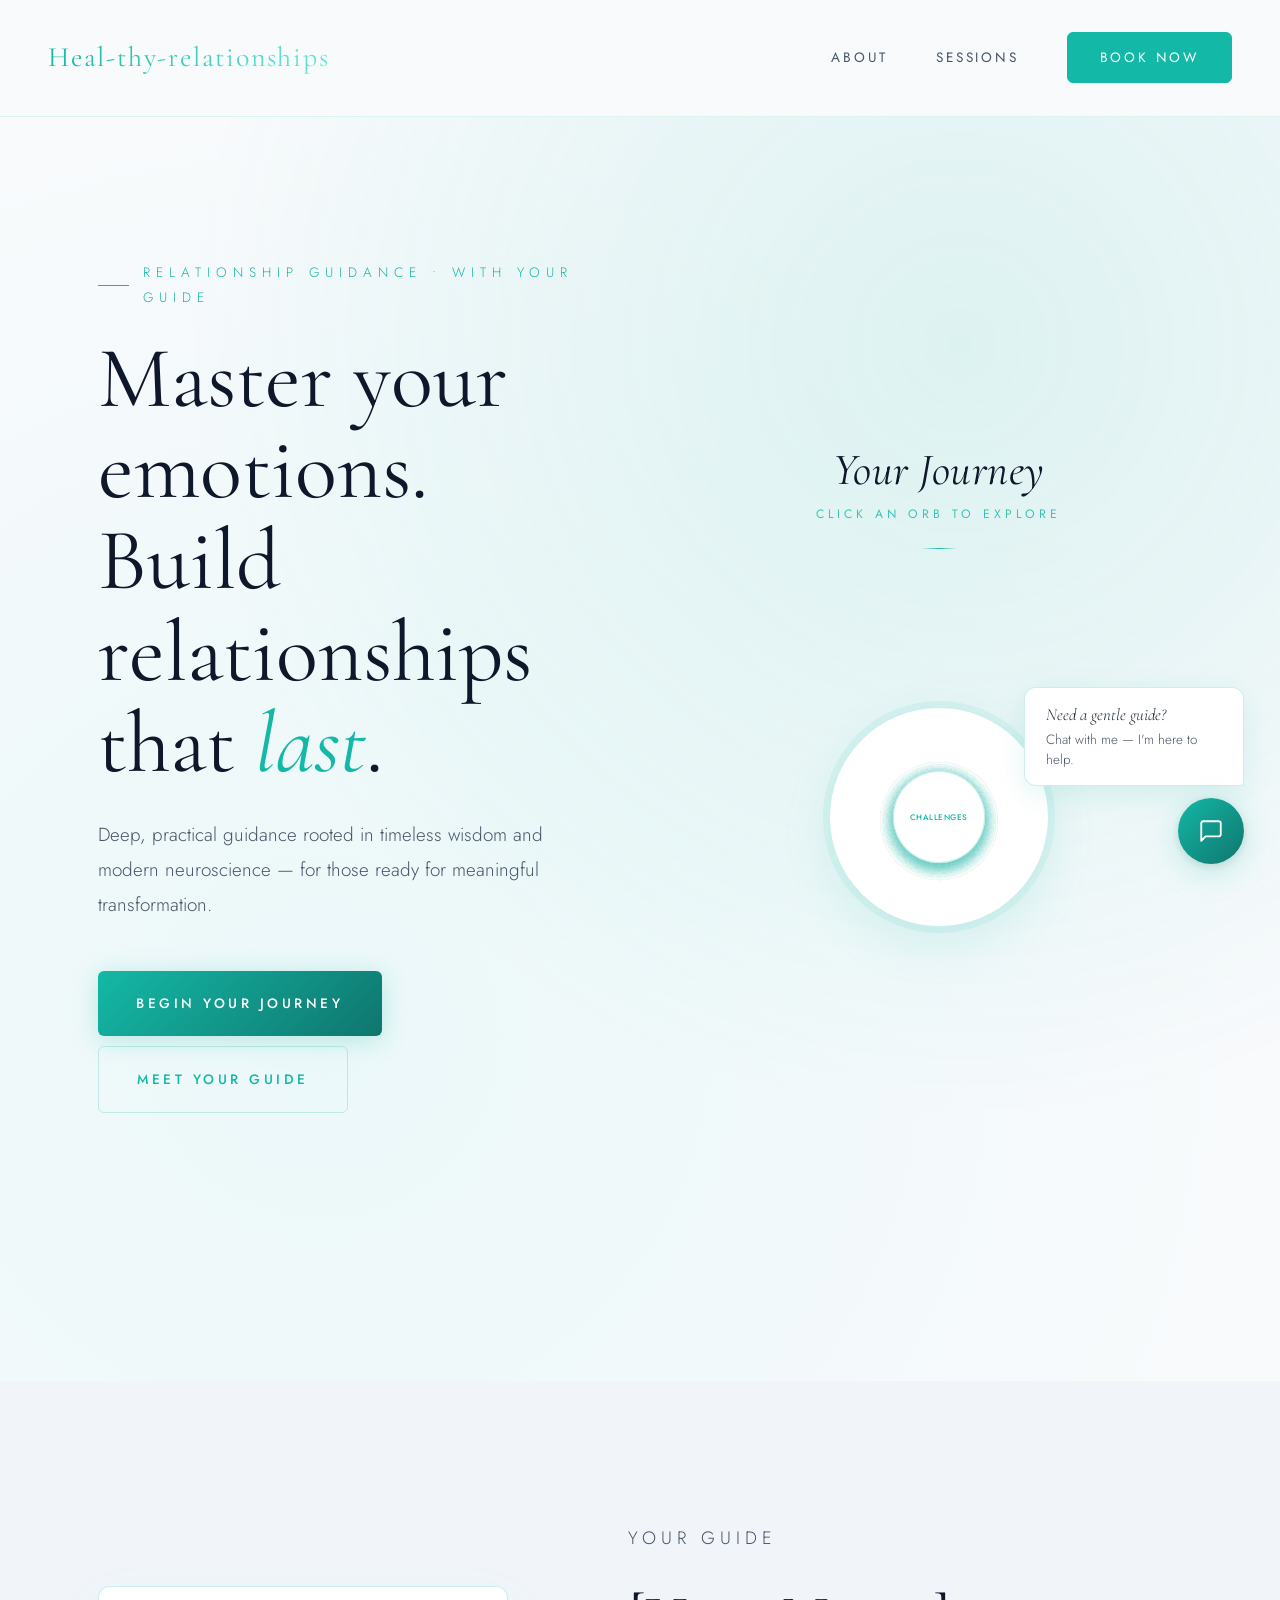
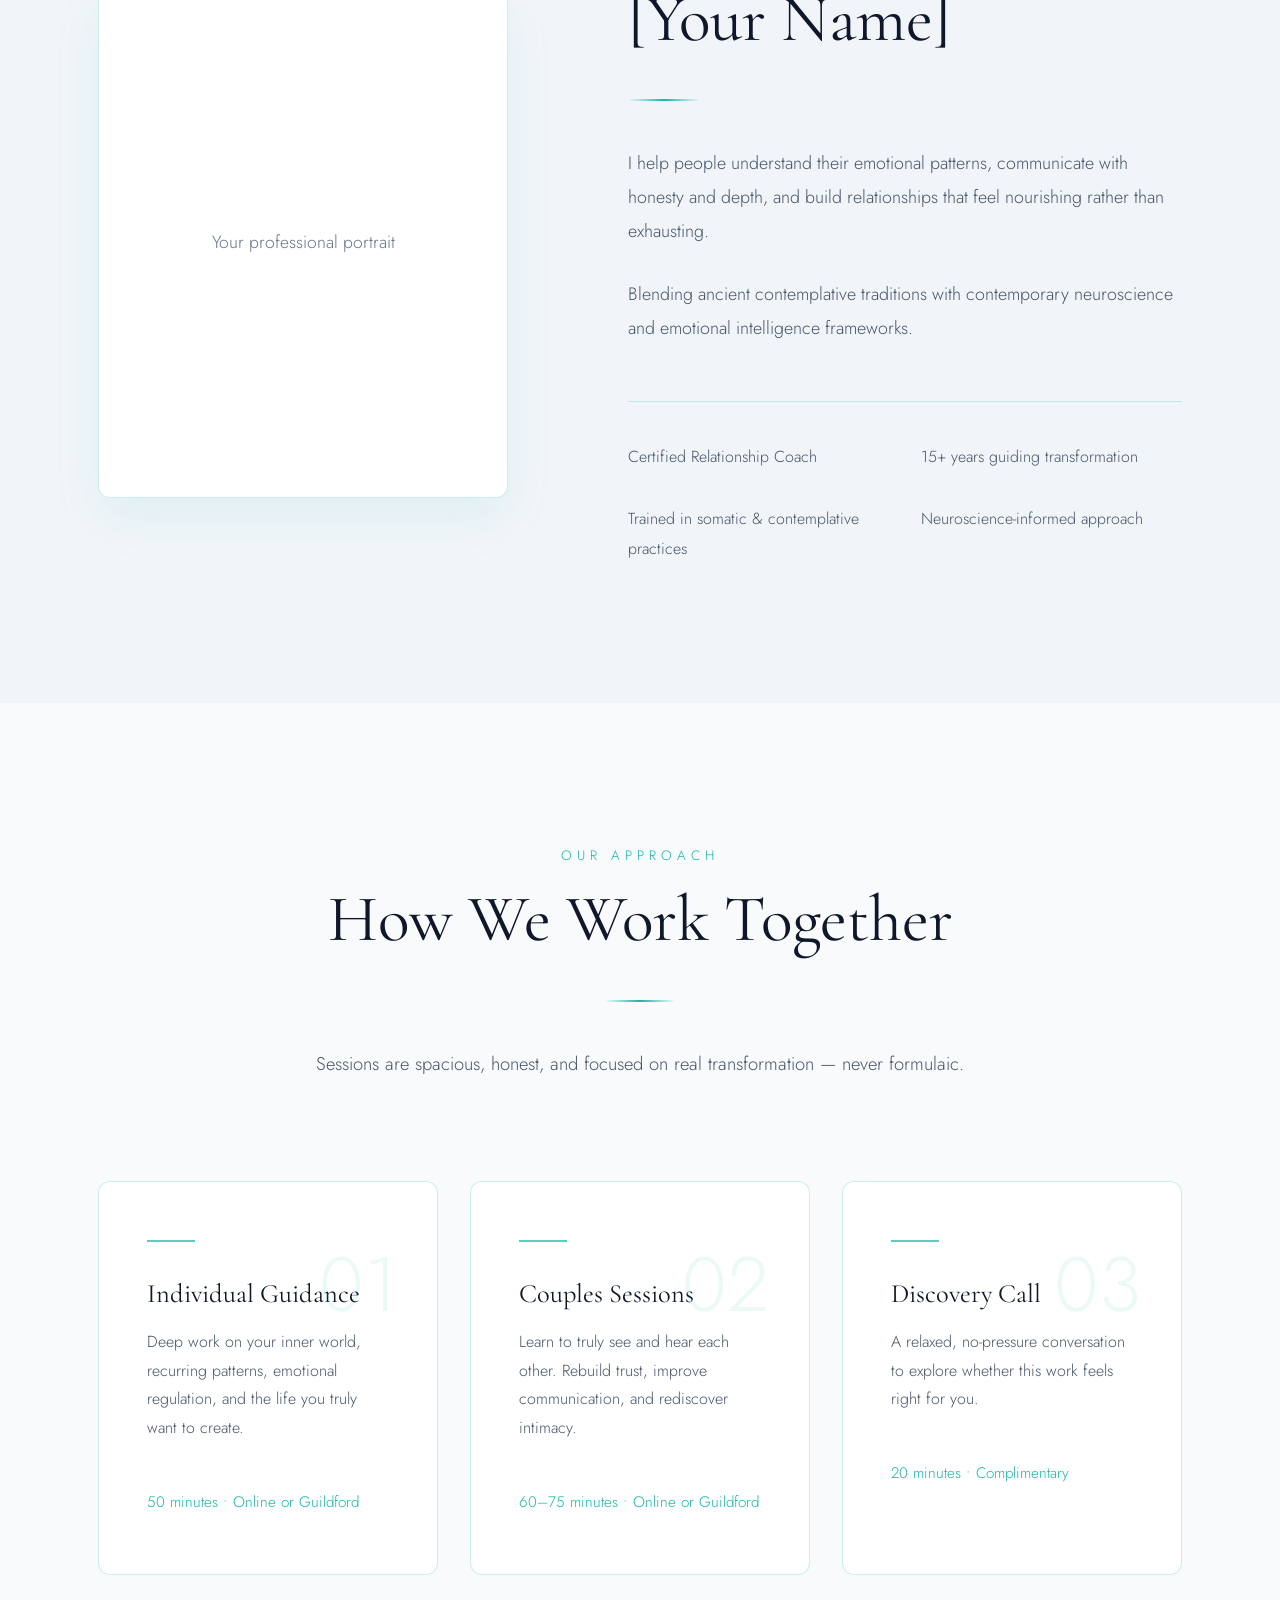
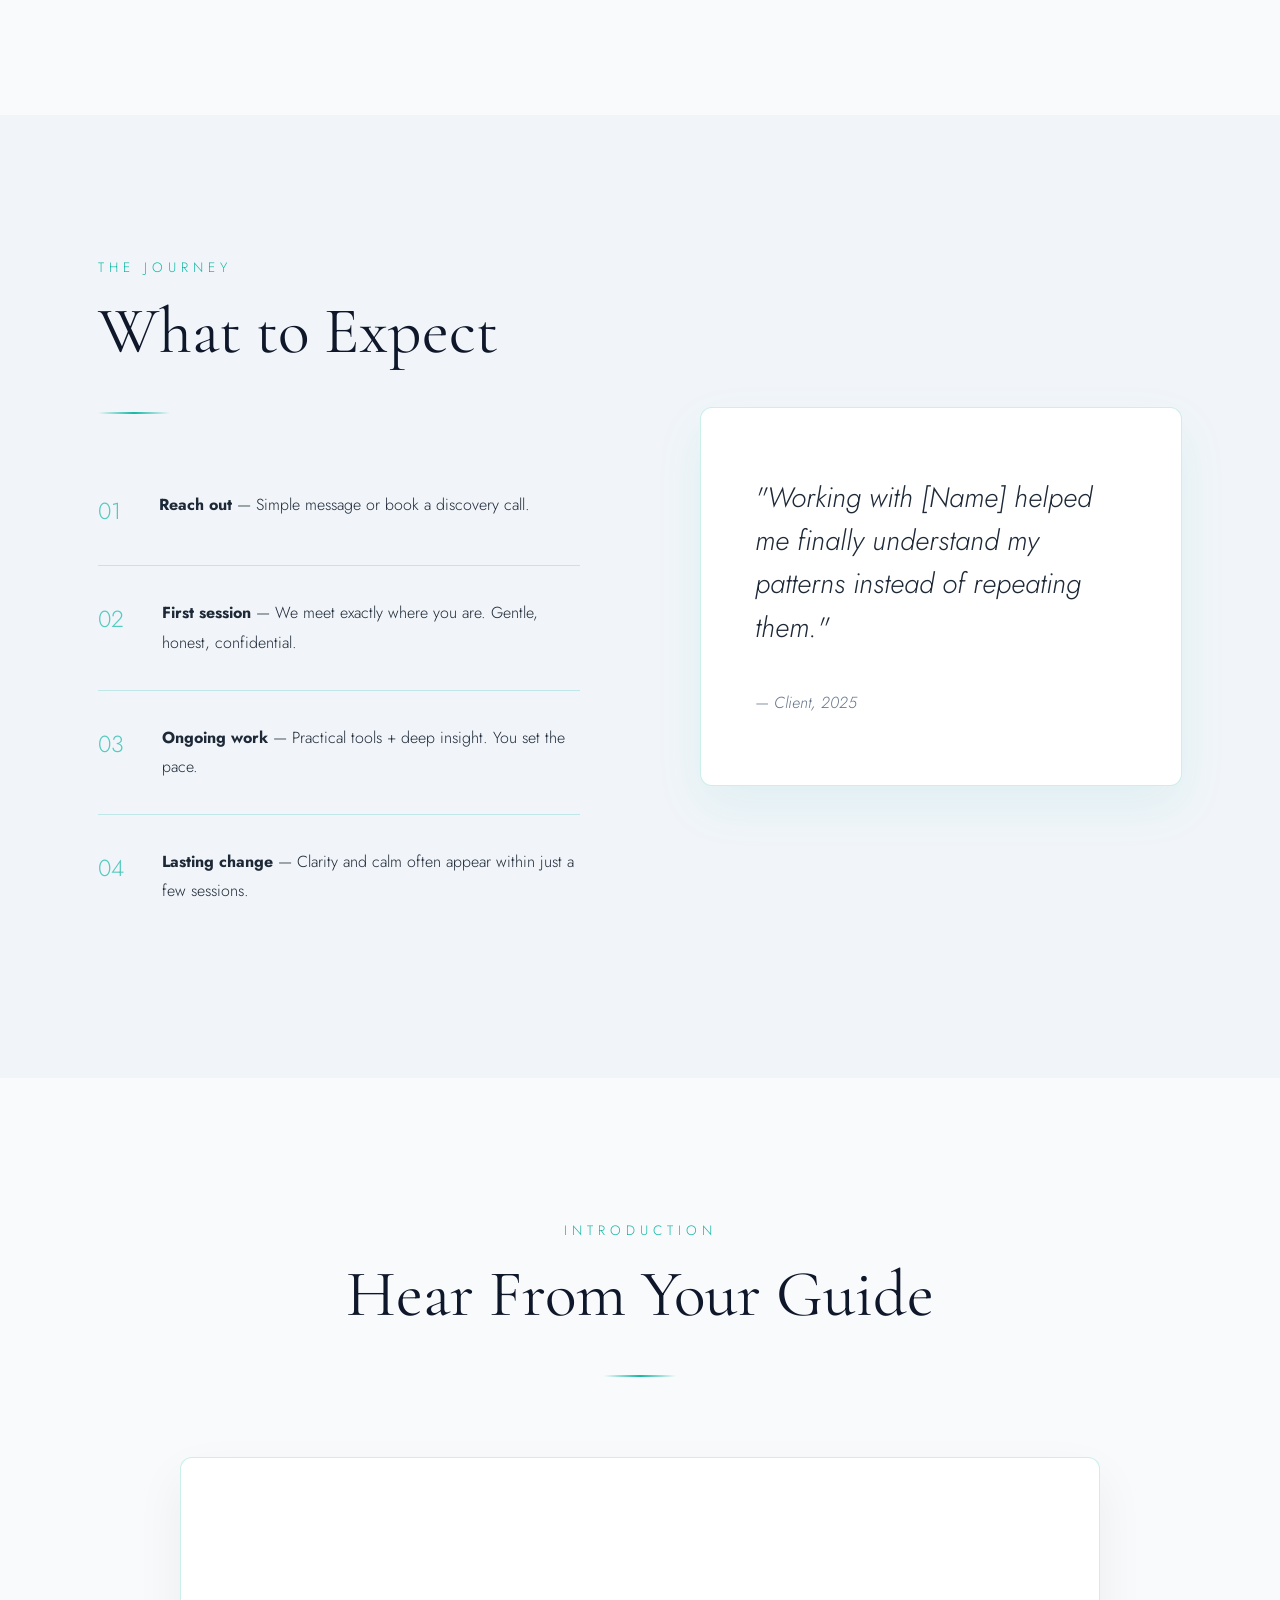
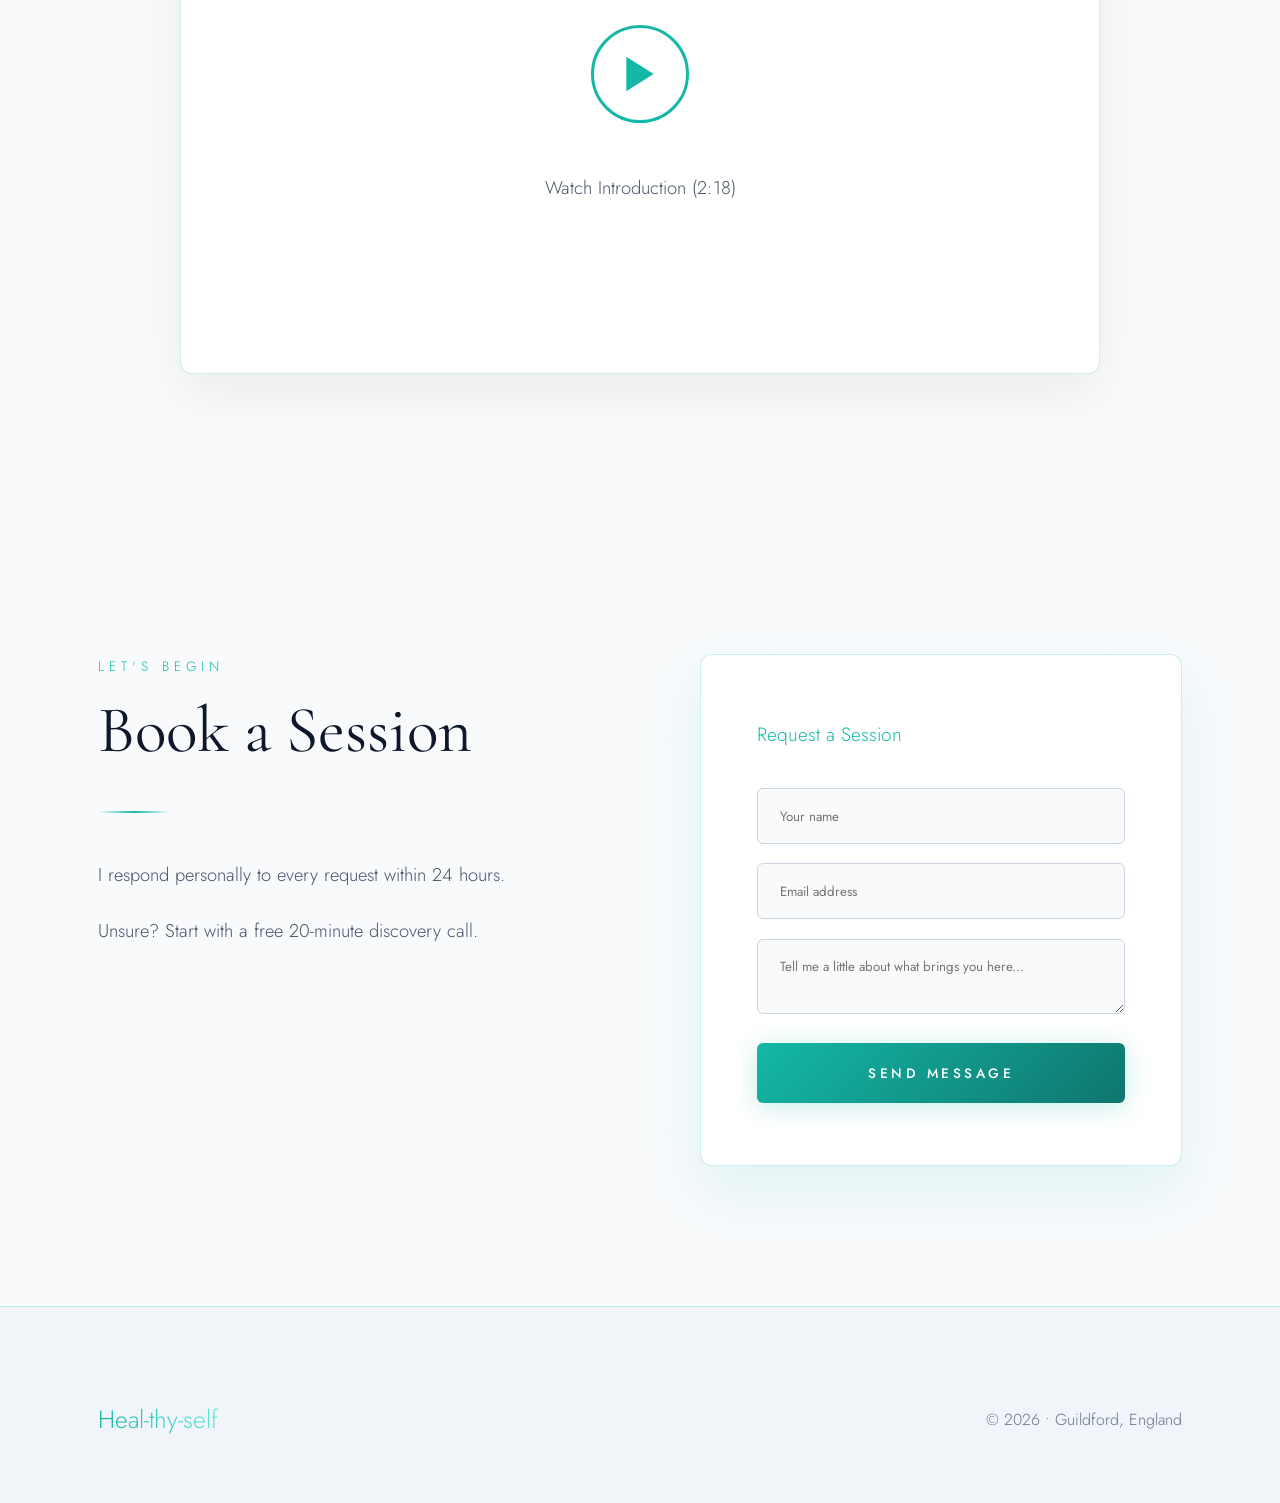
==== commit 38f3a5cf: "Add chat.js script to index.html" ====
--- a/index.html
+++ b/index.html
@@ -196,5 +196,6 @@
     </footer>
 
     <script src="index.js"></script>
+    <script src="chat.js"></script>
 </body>
 </html>
--- a/index.css
+++ b/index.css
@@ -0,0 +1,718 @@
+:root {
+    --cool:        #14b8a6;
+    --cool-light:  #67e8d8;
+    --cool-glow:   rgba(20, 184, 166, 0.25);
+    --cool-dim:    rgba(20, 184, 166, 0.08);
+    --cool-border: rgba(20, 184, 166, 0.22);
+    
+    --bg:          #f8fafc;
+    --bg-mid:      #f1f5f9;
+    --bg-card:     #ffffff;
+    --text:        #1e2937;
+    --text-dim:    #475569;
+    --text-muted:  #64748b;
+    --max:         1180px;
+    --orb-size:    clamp(44px, 8vw, 92px);
+    --orb-r:       clamp(125px, 21vw, 190px);
+}
+
+*, *::before, *::after { box-sizing: border-box; margin: 0; padding: 0; }
+html { scroll-behavior: smooth; }
+body {
+    background: var(--bg);
+    color: var(--text);
+    font-family: 'Jost', sans-serif;
+    font-weight: 300;
+    line-height: 1.85;
+    overflow-x: hidden;
+}
+
+/* Subtle grain */
+body::before {
+    content: '';
+    position: fixed;
+    inset: 0;
+    background-image: 
+        url("data:image/svg+xml,%3Csvg viewBox='0 0 256 256' xmlns='http://www.w3.org/2000/svg'%3E%3Cfilter id='noise'%3E%3CfeTurbulence type='fractalNoise' baseFrequency='0.75' numOctaves='3' stitchTiles='stitch'/%3E%3C/filter%3E%3Crect width='100%25' height='100%25' filter='url(%23noise)' opacity='0.025'/%3E%3C/svg%3E");
+    pointer-events: none;
+    z-index: 1000;
+    opacity: 0.6;
+    mix-blend-mode: soft-light;
+}
+
+h1, h2, h3, h4 {
+    font-family: 'Cormorant Garamond', serif;
+    font-weight: 400;
+    line-height: 1.08;
+    color: #0f172a;
+}
+
+.container {
+    width: 100%;
+    max-width: var(--max);
+    margin: 0 auto;
+    padding: 0 clamp(20px, 5vw, 48px);
+}
+
+.divider {
+    width: 72px;
+    height: 2px;
+    background: linear-gradient(90deg, transparent, var(--cool), transparent);
+    margin: 2.8rem 0;
+}
+.divider.centered { margin: 2.8rem auto; }
+
+/* Buttons */
+.btn-primary {
+    display: inline-block;
+    padding: 1.25rem 2.4rem;
+    font-family: 'Jost', sans-serif;
+    font-size: 0.85rem;
+    font-weight: 500;
+    letter-spacing: 3.5px;
+    text-transform: uppercase;
+    color: white;
+    background: linear-gradient(135deg, var(--cool), #0f766e);
+    text-decoration: none;
+    border: none;
+    border-radius: 6px;
+    cursor: pointer;
+    position: relative;
+    overflow: hidden;
+    transition: all 0.4s cubic-bezier(0.23, 1, 0.32, 1);
+    box-shadow: 0 4px 25px var(--cool-glow);
+    white-space: nowrap;
+}
+.btn-primary::after {
+    content: '';
+    position: absolute;
+    inset: 0;
+    background: linear-gradient(120deg, transparent, rgba(255,255,255,0.35), transparent);
+    transform: translateX(-150%);
+    transition: transform 0.6s;
+}
+.btn-primary:hover::after { transform: translateX(300%); }
+.btn-primary:hover {
+    transform: translateY(-5px) scale(1.03);
+    box-shadow: 0 8px 40px var(--cool-glow);
+}
+
+.btn-outline {
+    display: inline-block;
+    padding: 1.25rem 2.4rem;
+    font-family: 'Jost', sans-serif;
+    font-size: 0.85rem;
+    font-weight: 500;
+    letter-spacing: 3.5px;
+    text-transform: uppercase;
+    color: var(--cool);
+    background: transparent;
+    border: 1.5px solid var(--cool-border);
+    border-radius: 6px;
+    text-decoration: none;
+    cursor: pointer;
+    transition: all 0.4s cubic-bezier(0.23, 1, 0.32, 1);
+    white-space: nowrap;
+}
+.btn-outline:hover {
+    border-color: var(--cool);
+    color: var(--cool);
+    background: rgba(20,184,166,0.06);
+    box-shadow: 0 0 30px var(--cool-glow);
+    transform: translateY(-4px);
+}
+
+/* Navbar */
+.navbar {
+    position: fixed;
+    top: 0;
+    left: 0;
+    right: 0;
+    z-index: 1000;
+    padding: 32px 48px;
+    display: flex;
+    justify-content: space-between;
+    align-items: center;
+    background: rgba(248, 250, 252, 0.97);
+    border-bottom: 1px solid rgba(20,184,166,0.12);
+    transition: all 0.4s ease;
+}
+.navbar.scrolled {
+    padding: 22px 48px;
+    background: rgba(248, 250, 252, 0.98);
+    box-shadow: 0 6px 25px rgba(0,0,0,0.07);
+}
+
+.nav-brand {
+    font-family: 'Cormorant Garamond', serif;
+    font-size: 1.75rem;
+    font-weight: 400;
+    letter-spacing: 1.8px;
+    background: linear-gradient(90deg, var(--cool), var(--cool-light));
+    -webkit-background-clip: text;
+    -webkit-text-fill-color: transparent;
+    text-decoration: none;
+}
+
+.nav-links {
+    display: flex;
+    gap: 48px;
+    align-items: center;
+}
+.nav-links a {
+    font-size: 0.85rem;
+    font-weight: 400;
+    letter-spacing: 2.8px;
+    text-transform: uppercase;
+    color: var(--text-dim);
+    text-decoration: none;
+    transition: all 0.3s ease;
+}
+.nav-links a:hover { color: var(--cool); }
+
+.nav-links .nav-cta {
+    color: white;
+    background: var(--cool);
+    border: 1.5px solid var(--cool);
+    padding: 0.75rem 2rem;
+    border-radius: 6px;
+}
+
+/* Burger */
+.burger {
+    display: none;
+    flex-direction: column;
+    gap: 5px;
+    background: none;
+    border: none;
+    cursor: pointer;
+    padding: 8px;
+}
+.burger span {
+    display: block;
+    width: 26px;
+    height: 1.5px;
+    background: var(--cool);
+    transition: all 0.3s ease;
+}
+.burger.open span:nth-child(1) { transform: translateY(7px) rotate(45deg); }
+.burger.open span:nth-child(2) { opacity: 0; }
+.burger.open span:nth-child(3) { transform: translateY(-7px) rotate(-45deg); }
+
+/* Mobile Menu */
+.mobile-menu {
+    display: none;
+    position: fixed;
+    inset: 0;
+    background: rgba(248,250,252,0.98);
+    z-index: 999;
+    flex-direction: column;
+    align-items: center;
+    justify-content: center;
+    gap: 3.5rem;
+}
+.mobile-menu a {
+    font-size: 2.4rem;
+    color: var(--cool);
+    text-decoration: none;
+    font-family: 'Cormorant Garamond', serif;
+}
+
+/* Hero */
+.hero {
+    min-height: 100vh;
+    display: flex;
+    align-items: center;
+    position: relative;
+    padding-top: 80px;
+}
+.hero::before {
+    content: '';
+    position: absolute;
+    inset: 0;
+    background: 
+        radial-gradient(circle at 75% 25%, rgba(20,184,166,0.12) 0%, transparent 55%),
+        radial-gradient(circle at 25% 75%, rgba(103,232,216,0.09) 0%, transparent 65%);
+}
+
+.hero-inner {
+    position: relative;
+    z-index: 2;
+    max-width: var(--max);
+    margin: 0 auto;
+    padding: clamp(100px, 15vw, 180px) clamp(20px, 5vw, 48px) clamp(80px, 10vw, 140px);
+    display: grid;
+    grid-template-columns: 1fr 1fr;
+    gap: 110px;
+    align-items: center;
+}
+
+.hero-label {
+    font-size: 0.85rem;
+    letter-spacing: 6px;
+    text-transform: uppercase;
+    color: var(--cool);
+    margin-bottom: 1.4rem;
+    display: inline-flex;
+    align-items: center;
+    gap: 14px;
+}
+.hero-label::before {
+    content: '';
+    width: 36px;
+    height: 1px;
+    background: var(--cool);
+}
+
+.hero h1 {
+    font-size: clamp(3.4rem, 6.8vw, 5.8rem);
+    line-height: 1.05;
+    margin-bottom: 1.8rem;
+}
+.hero h1 em {
+    font-style: italic;
+    color: var(--cool);
+}
+.hero-text {
+    font-size: 1.18rem;
+    color: var(--text-dim);
+    max-width: 520px;
+    margin-bottom: 3rem;
+}
+
+/* Orbit */
+.hero-panel {
+    display: flex;
+    flex-direction: column;
+    align-items: center;
+}
+
+.orbit-heading-group {
+    text-align: center;
+    margin-bottom: calc(var(--orb-r) + var(--orb-size) / 2 - clamp(140px, 22vw, 220px) / 2 + 32px);
+}
+.orbit-eyebrow {
+    font-family: 'Cormorant Garamond', serif;
+    font-size: clamp(1.9rem, 4vw, 2.8rem);
+    font-weight: 400;
+    font-style: italic;
+    color: #0f172a;
+    letter-spacing: 0.5px;
+    line-height: 1.1;
+    margin-bottom: 0.5rem;
+}
+.orbit-hint {
+    font-family: 'Jost', sans-serif;
+    font-size: 0.76rem;
+    font-weight: 400;
+    letter-spacing: 4px;
+    text-transform: uppercase;
+    color: var(--cool);
+    opacity: 0.8;
+    margin-bottom: 1.4rem;
+}
+.orbit-heading-line {
+    width: 36px;
+    height: 1.5px;
+    background: linear-gradient(90deg, transparent, var(--cool), transparent);
+    margin: 0 auto;
+}
+
+.orbit-wrap {
+    position: relative;
+    width: clamp(140px, 22vw, 220px);
+    height: clamp(140px, 22vw, 220px);
+    flex-shrink: 0;
+}
+.orbit-ring {
+    position: absolute;
+    inset: 0;
+    border-radius: 50%;
+    background: var(--bg-card);
+    border: 1.5px solid var(--cool-border);
+    box-shadow: 0 0 0 6px var(--cool-dim), 0 16px 50px rgba(20,184,166,0.12);
+    z-index: 1;
+}
+.orbit-center-text {
+    position: absolute;
+    top: 50%; left: 50%;
+    transform: translate(-50%, -50%) scale(0.88);
+    text-align: center;
+    width: 78%;
+    z-index: 5;
+    opacity: 0;
+    pointer-events: none;
+    transition: opacity 0.4s ease, transform 0.45s cubic-bezier(0.23,1,0.32,1);
+    display: flex;
+    flex-direction: column;
+    align-items: center;
+    gap: 5px;
+}
+.orbit-center-text.show {
+    opacity: 1;
+    transform: translate(-50%, -50%) scale(1);
+}
+.orb-center-label {
+    font-family: 'Cormorant Garamond', serif;
+    font-size: clamp(0.78rem, 1.6vw, 0.95rem);
+    font-weight: 500;
+    font-style: normal;
+    letter-spacing: 2px;
+    text-transform: uppercase;
+    color: var(--cool);
+    line-height: 1;
+    display: block;
+}
+.orb-center-preview {
+    font-family: 'Cormorant Garamond', serif;
+    font-size: clamp(0.58rem, 1.1vw, 0.7rem);
+    font-weight: 300;
+    font-style: italic;
+    color: var(--text-dim);
+    line-height: 1.35;
+    display: block;
+}
+
+.orbit-satellite {
+    position: absolute;
+    top: 50%;
+    left: 50%;
+    width: var(--orb-size);
+    height: var(--orb-size);
+    margin: calc(var(--orb-size) / -2);
+    z-index: 4;
+    cursor: pointer;
+    animation: orbitMove 36s linear infinite;
+    animation-delay: var(--orbit-delay);
+}
+@keyframes orbitMove {
+    from { transform: rotate(0deg) translateX(var(--orb-r)) rotate(0deg); }
+    to   { transform: rotate(360deg) translateX(var(--orb-r)) rotate(-360deg); }
+}
+.orbit-satellite-inner {
+    width: 100%; height: 100%;
+    border-radius: 50%;
+    background: var(--bg-card);
+    border: 1px solid var(--cool-border);
+    box-shadow: 0 4px 16px rgba(20,184,166,0.12);
+    transition: box-shadow 0.3s ease, border-color 0.3s ease, transform 0.3s ease;
+    display: flex;
+    align-items: center;
+    justify-content: center;
+}
+.orbit-satellite:hover .orbit-satellite-inner {
+    transform: scale(1.22);
+    box-shadow: 0 12px 35px rgba(20,184,166,0.25);
+    border-color: var(--cool);
+}
+.orbit-satellite-label {
+    font-family: 'Jost', sans-serif;
+    font-size: 8px;
+    font-weight: 500;
+    letter-spacing: 0.5px;
+    text-transform: uppercase;
+    color: var(--cool);
+    text-align: center;
+    pointer-events: none;
+    white-space: normal;
+    word-break: break-word;
+    line-height: 1.25;
+    width: 80%;
+}
+
+/* Sections */
+section { padding: 140px 0; }
+.section-label {
+    font-size: 0.85rem;
+    letter-spacing: 5px;
+    text-transform: uppercase;
+    color: var(--cool);
+    margin-bottom: 1rem;
+}
+.section-title {
+    font-size: clamp(2.7rem, 5.2vw, 4.1rem);
+    margin-bottom: 1.2rem;
+}
+
+/* About */
+.about {
+    background: var(--bg-mid);
+}
+.about-grid {
+    display: grid;
+    grid-template-columns: 1fr 1.35fr;
+    gap: 120px;
+    align-items: center;
+}
+.about-photo {
+    aspect-ratio: 4/5;
+    background: var(--bg-card);
+    border: 1px solid var(--cool-border);
+    border-radius: 12px;
+    display: flex;
+    align-items: center;
+    justify-content: center;
+    box-shadow: 0 20px 50px rgba(20,184,166,0.08);
+    position: relative;
+}
+.about-content p {
+    color: var(--text-dim);
+    font-size: 1.12rem;
+    line-height: 1.9;
+    margin-bottom: 1.8rem;
+}
+.credentials {
+    margin-top: 3.5rem;
+    padding-top: 2.5rem;
+    border-top: 1px solid var(--cool-border);
+    display: grid;
+    grid-template-columns: 1fr 1fr;
+    gap: 2rem;
+}
+.credential-item {
+    color: var(--text-dim);
+}
+
+/* Sessions */
+.sessions-grid {
+    display: grid;
+    grid-template-columns: repeat(auto-fit, minmax(min(340px, 100%), 1fr));
+    gap: 32px;
+    margin-top: 100px;
+}
+.session-card {
+    background: var(--bg-card);
+    padding: 58px 48px;
+    border: 1px solid var(--cool-border);
+    border-radius: 12px;
+    position: relative;
+    transition: all 0.5s cubic-bezier(0.23, 1, 0.32, 1);
+}
+.session-card:hover {
+    transform: translateY(-18px);
+    box-shadow: 0 35px 70px rgba(20,184,166,0.14);
+    border-color: var(--cool);
+}
+.session-card span:first-child {
+    font-size: 4.8rem;
+    font-weight: 300;
+    color: var(--cool);
+    opacity: 0.08;
+    position: absolute;
+    top: 32px;
+    right: 40px;
+}
+.session-card h3 {
+    font-size: 1.65rem;
+    margin-bottom: 1.2rem;
+}
+.session-card p {
+    color: var(--text-dim);
+    line-height: 1.8;
+}
+.session-card > span:last-child {
+    display: block;
+    margin-top: 2.8rem;
+    font-size: 0.95rem;
+    color: var(--cool);
+}
+
+/* Expect */
+.expect {
+    background: var(--bg-mid);
+}
+.expect-grid {
+    display: grid;
+    grid-template-columns: 1fr 1fr;
+    gap: 120px;
+}
+.expect-quote {
+    padding: 68px 54px;
+    border: 1px solid var(--cool-border);
+    background: var(--bg-card);
+    border-radius: 12px;
+    box-shadow: 0 20px 50px rgba(20,184,166,0.08);
+}
+.expect-list {
+    list-style: none;
+}
+.expect-list li {
+    padding: 2rem 0;
+    border-bottom: 1px solid var(--cool-border);
+    display: flex;
+    gap: 2.4rem;
+}
+.expect-list li:last-child { border-bottom: none; }
+
+/* Video */
+.video-placeholder {
+    margin: 80px auto 0;
+    aspect-ratio: 16 / 9;
+    max-width: 920px;
+    background: var(--bg-card);
+    border: 1px solid var(--cool-border);
+    border-radius: 12px;
+    display: flex;
+    flex-direction: column;
+    align-items: center;
+    justify-content: center;
+    gap: 1.8rem;
+    cursor: pointer;
+    transition: all 0.4s ease;
+    box-shadow: 0 20px 50px rgba(0,0,0,0.06);
+}
+.video-placeholder:hover {
+    box-shadow: 0 30px 70px rgba(20,184,166,0.18);
+}
+.play-btn {
+    width: 98px;
+    height: 98px;
+    border: 3px solid var(--cool);
+    border-radius: 50%;
+    display: flex;
+    align-items: center;
+    justify-content: center;
+    transition: all 0.4s ease;
+}
+
+/* Book */
+.book-grid {
+    display: grid;
+    grid-template-columns: 1fr 1fr;
+    gap: 120px;
+    align-items: start;
+}
+.contact-form {
+    padding: 62px 56px;
+    border: 1px solid var(--cool-border);
+    background: var(--bg-card);
+    border-radius: 12px;
+    box-shadow: 0 25px 60px rgba(20,184,166,0.1);
+}
+input, textarea {
+    width: 100%;
+    padding: 1.1rem 1.4rem;
+    background: #f8fafc;
+    border: 1px solid #cbd5e1;
+    color: var(--text);
+    margin-bottom: 1.2rem;
+    border-radius: 6px;
+    font-family: inherit;
+}
+input:focus, textarea:focus {
+    outline: none;
+    border-color: var(--cool);
+    box-shadow: 0 0 0 3px rgba(20,184,166,0.1);
+}
+
+/* Footer */
+.footer {
+    border-top: 1px solid var(--cool-border);
+    padding: 90px 0 60px;
+    background: var(--bg-mid);
+}
+
+.fade-in {
+    opacity: 0;
+    transform: translateY(40px);
+    transition: all 1.1s cubic-bezier(0.23, 1, 0.32, 1);
+}
+.fade-in.visible {
+    opacity: 1;
+    transform: translateY(0);
+}
+
+/* RESPONSIVE */
+@media (max-width: 980px) {
+    .hero-inner, .about-grid, .expect-grid, .book-grid { 
+        grid-template-columns: 1fr; 
+        gap: 60px; 
+    }
+}
+
+@media (max-width: 768px) {
+    .navbar { padding: 20px 20px; }
+    .navbar.scrolled { padding: 16px 20px; }
+    .nav-links { display: none; }
+    .burger { display: flex; }
+    .container { padding: 0 20px; }
+
+    .hero-inner {
+        grid-template-columns: 1fr;
+        gap: 48px;
+        padding-top: 110px;
+        padding-bottom: 60px;
+    }
+    .hero h1 { font-size: clamp(2.4rem, 9vw, 3.4rem); }
+    .hero-text { font-size: 1rem; }
+    .hero-actions {
+        display: flex;
+        flex-direction: column;
+        gap: 1rem;
+    }
+    .hero-actions .btn-primary,
+    .hero-actions .btn-outline {
+        width: 100%;
+        text-align: center;
+        padding: 1.1rem 1.5rem;
+    }
+
+    :root {
+        --orb-size: 60px;
+        --orb-r: 130px;
+    }
+    .orbit-wrap {
+        width: 140px;
+        height: 140px;
+    }
+
+    section, .about, .sessions, .expect, .video-section, .book {
+        padding-top: 72px !important;
+        padding-bottom: 72px !important;
+    }
+
+    .about-grid, .expect-grid, .book-grid {
+        grid-template-columns: 1fr !important;
+        gap: 40px !important;
+    }
+    .about-photo {
+        aspect-ratio: 3/2 !important;
+        min-height: 220px;
+    }
+    .credentials {
+        grid-template-columns: 1fr !important;
+    }
+
+    .sessions-grid {
+        grid-template-columns: 1fr !important;
+        gap: 24px !important;
+        margin-top: 48px !important;
+    }
+    .session-card {
+        padding: 36px 28px !important;
+    }
+
+    .expect-quote {
+        padding: 36px 28px !important;
+    }
+
+    .video-placeholder { margin-top: 40px !important; }
+
+    .contact-form {
+        padding: 32px 24px !important;
+    }
+
+    .section-title { font-size: clamp(2rem, 8vw, 2.8rem) !important; }
+}
+
+@media (max-width: 480px) {
+    .nav-brand { font-size: 1.4rem; }
+    :root {
+        --orb-size: 54px;
+        --orb-r: 115px;
+    }
+    .orbit-wrap {
+        width: 120px;
+        height: 120px;
+    }
+}
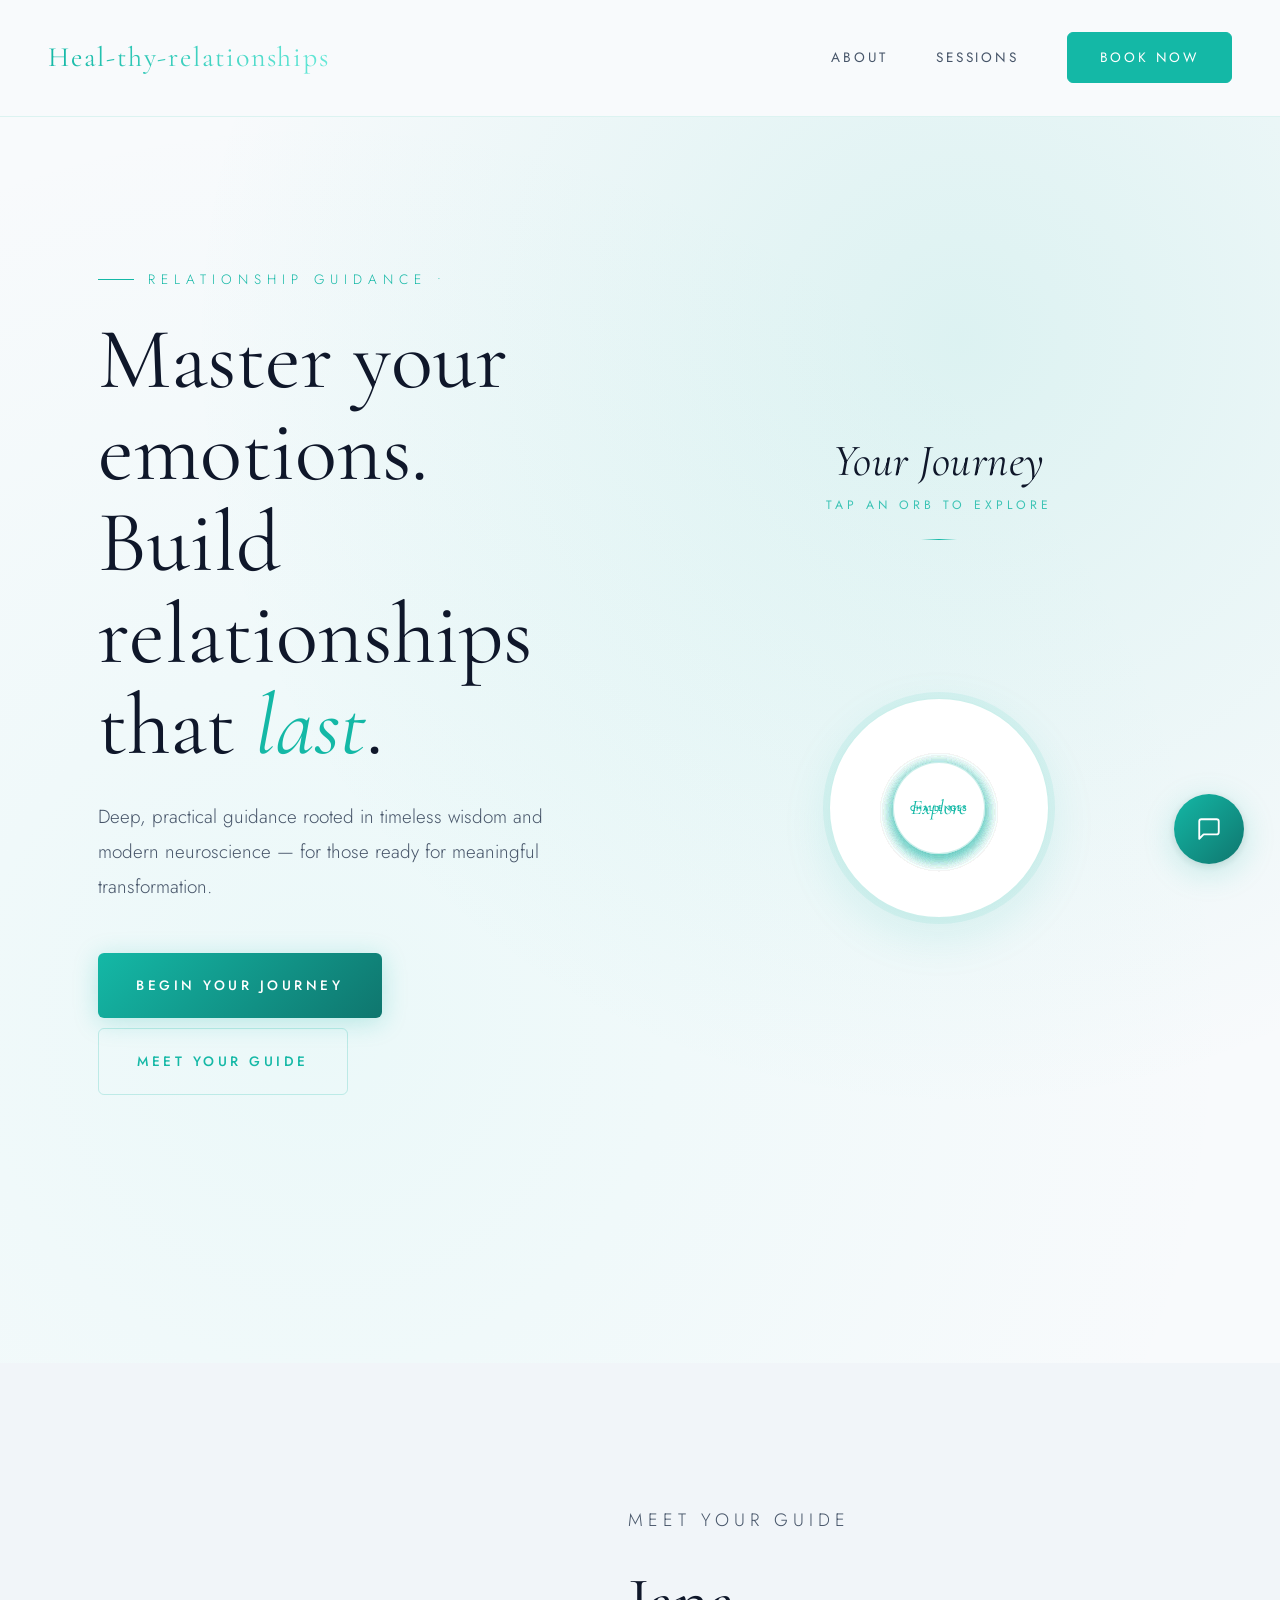
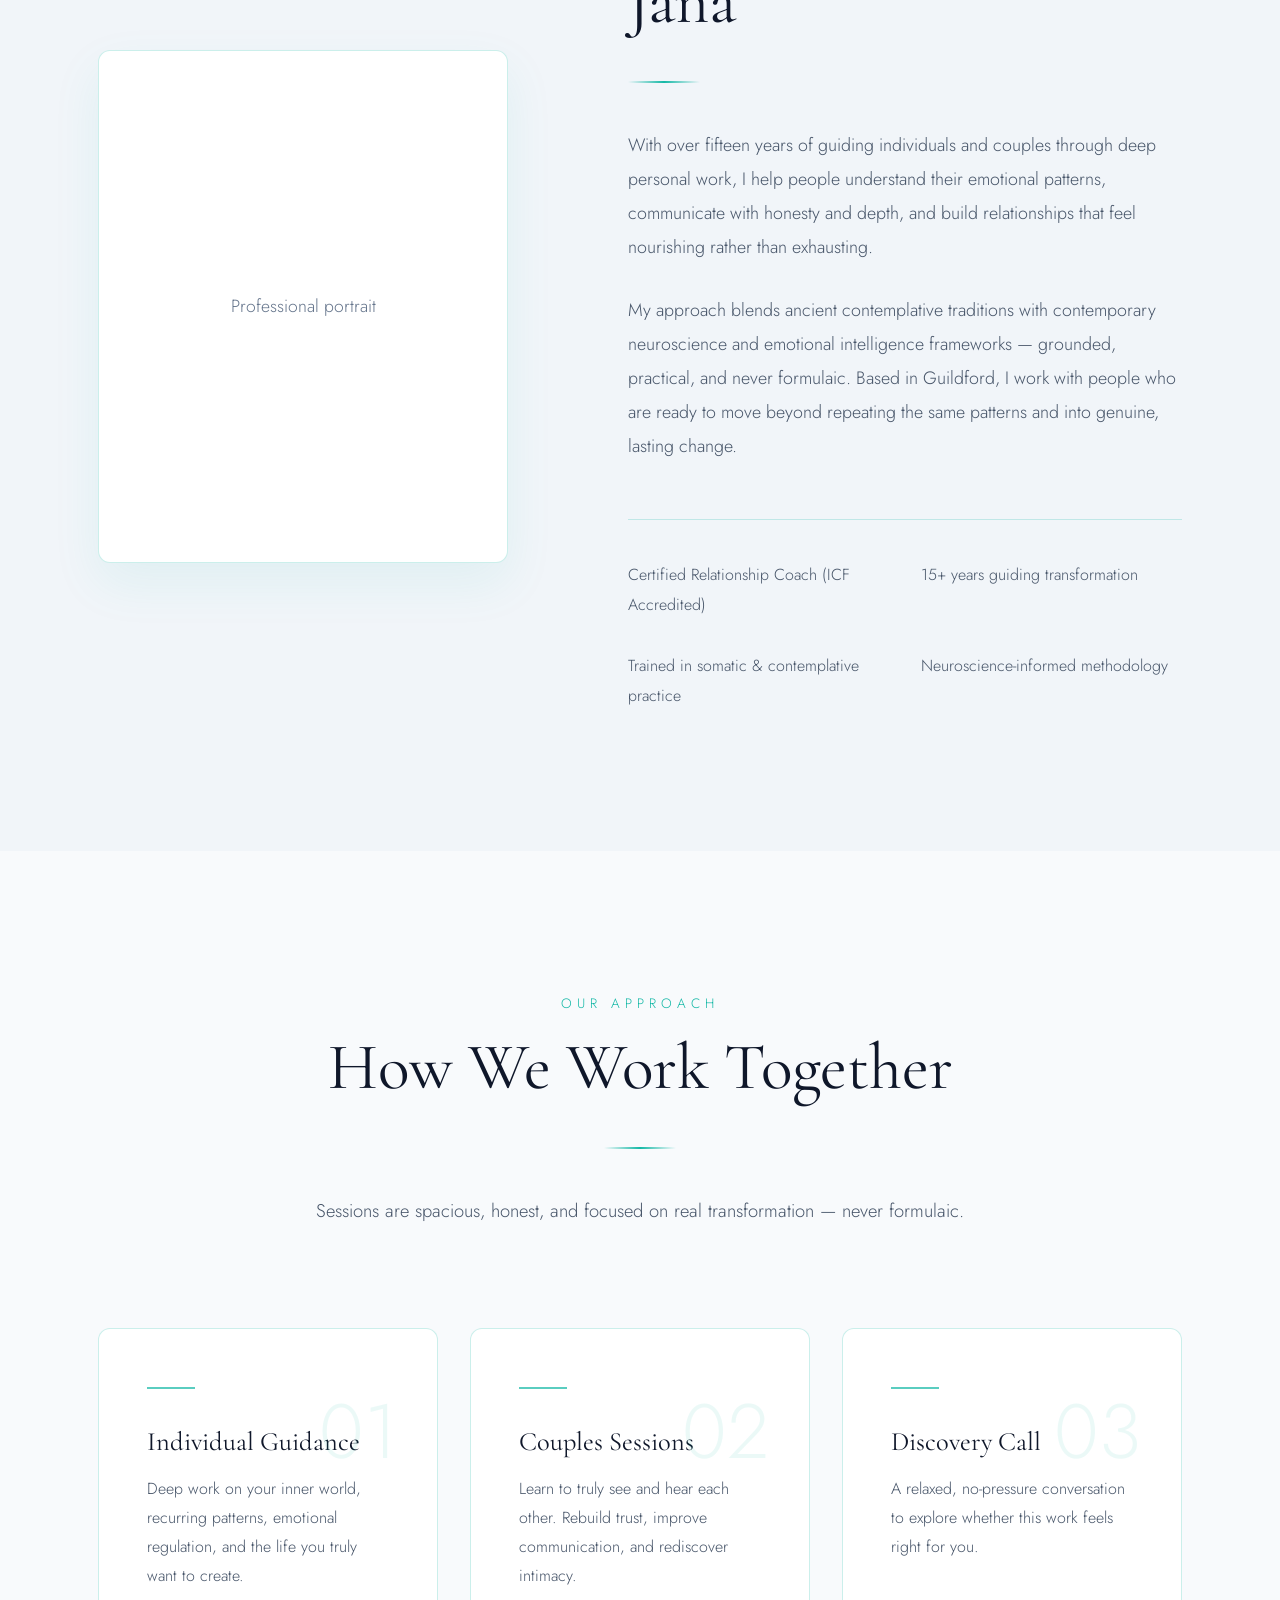
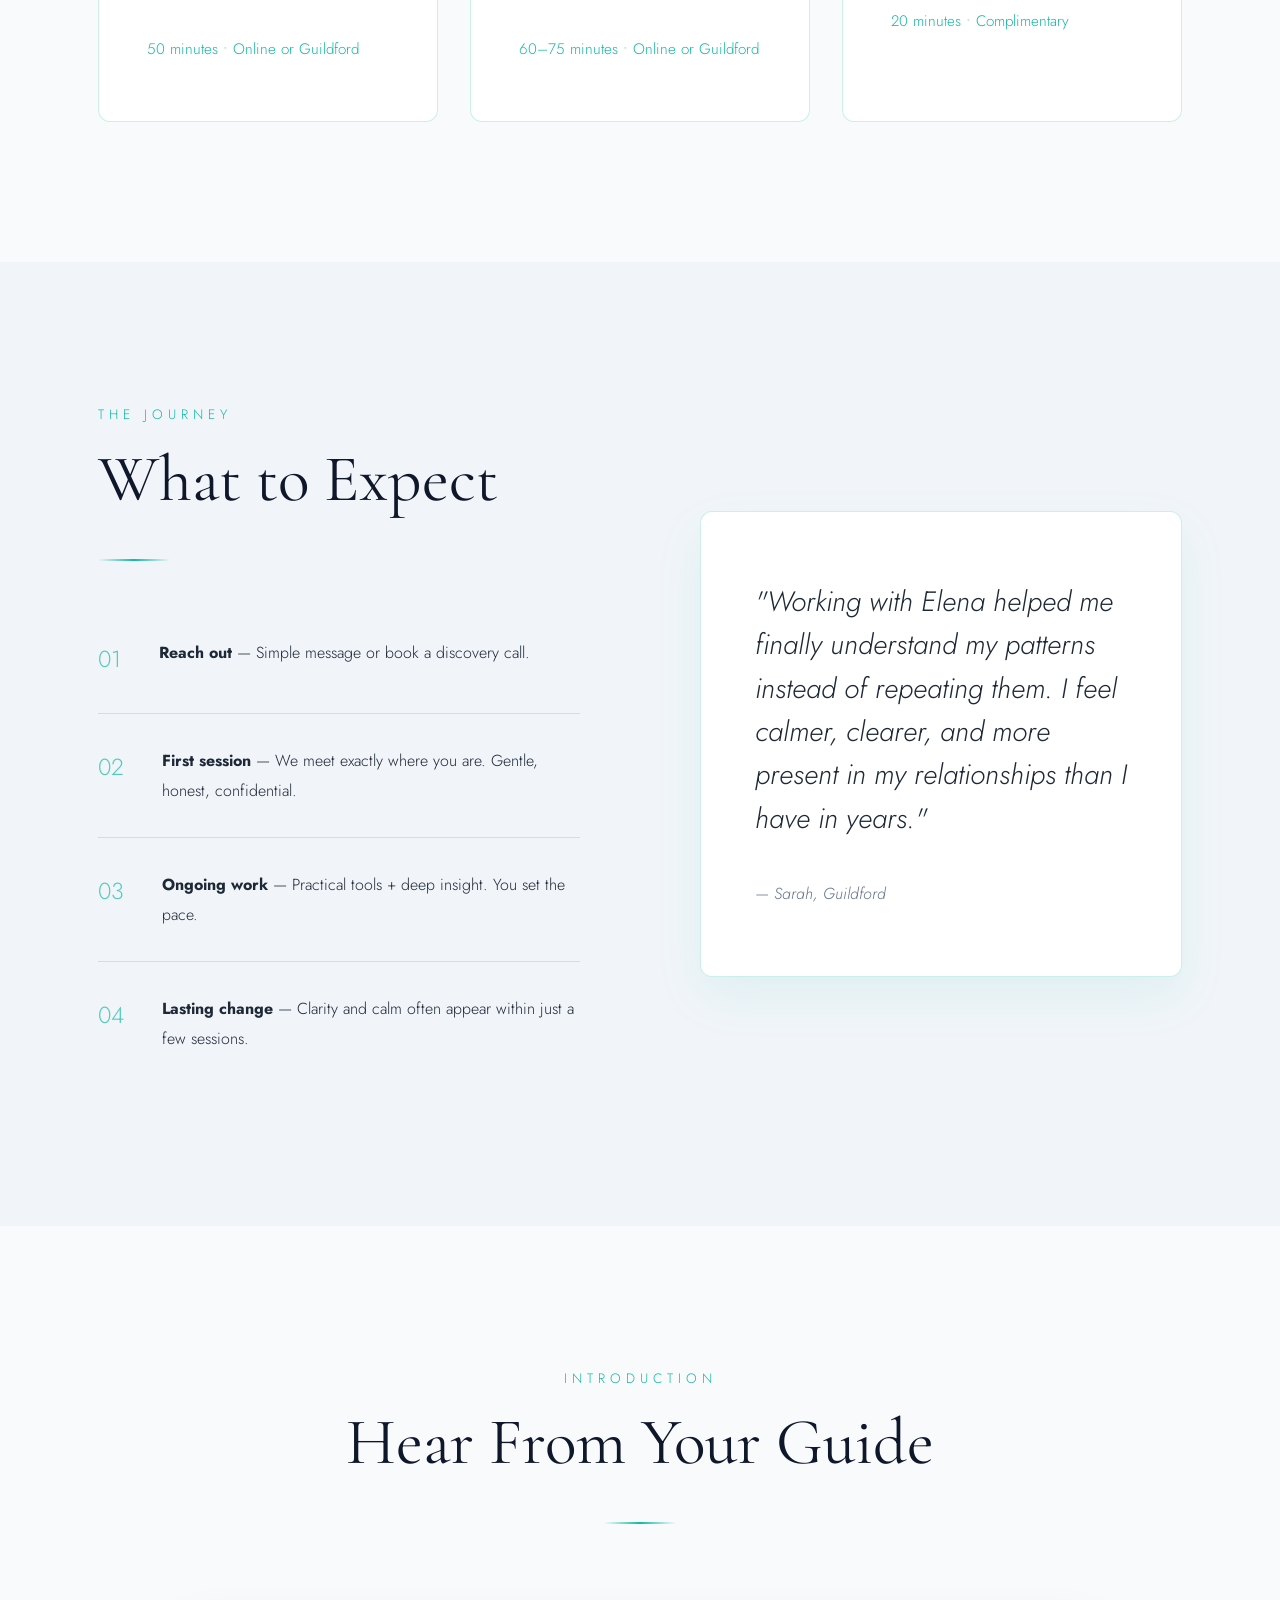
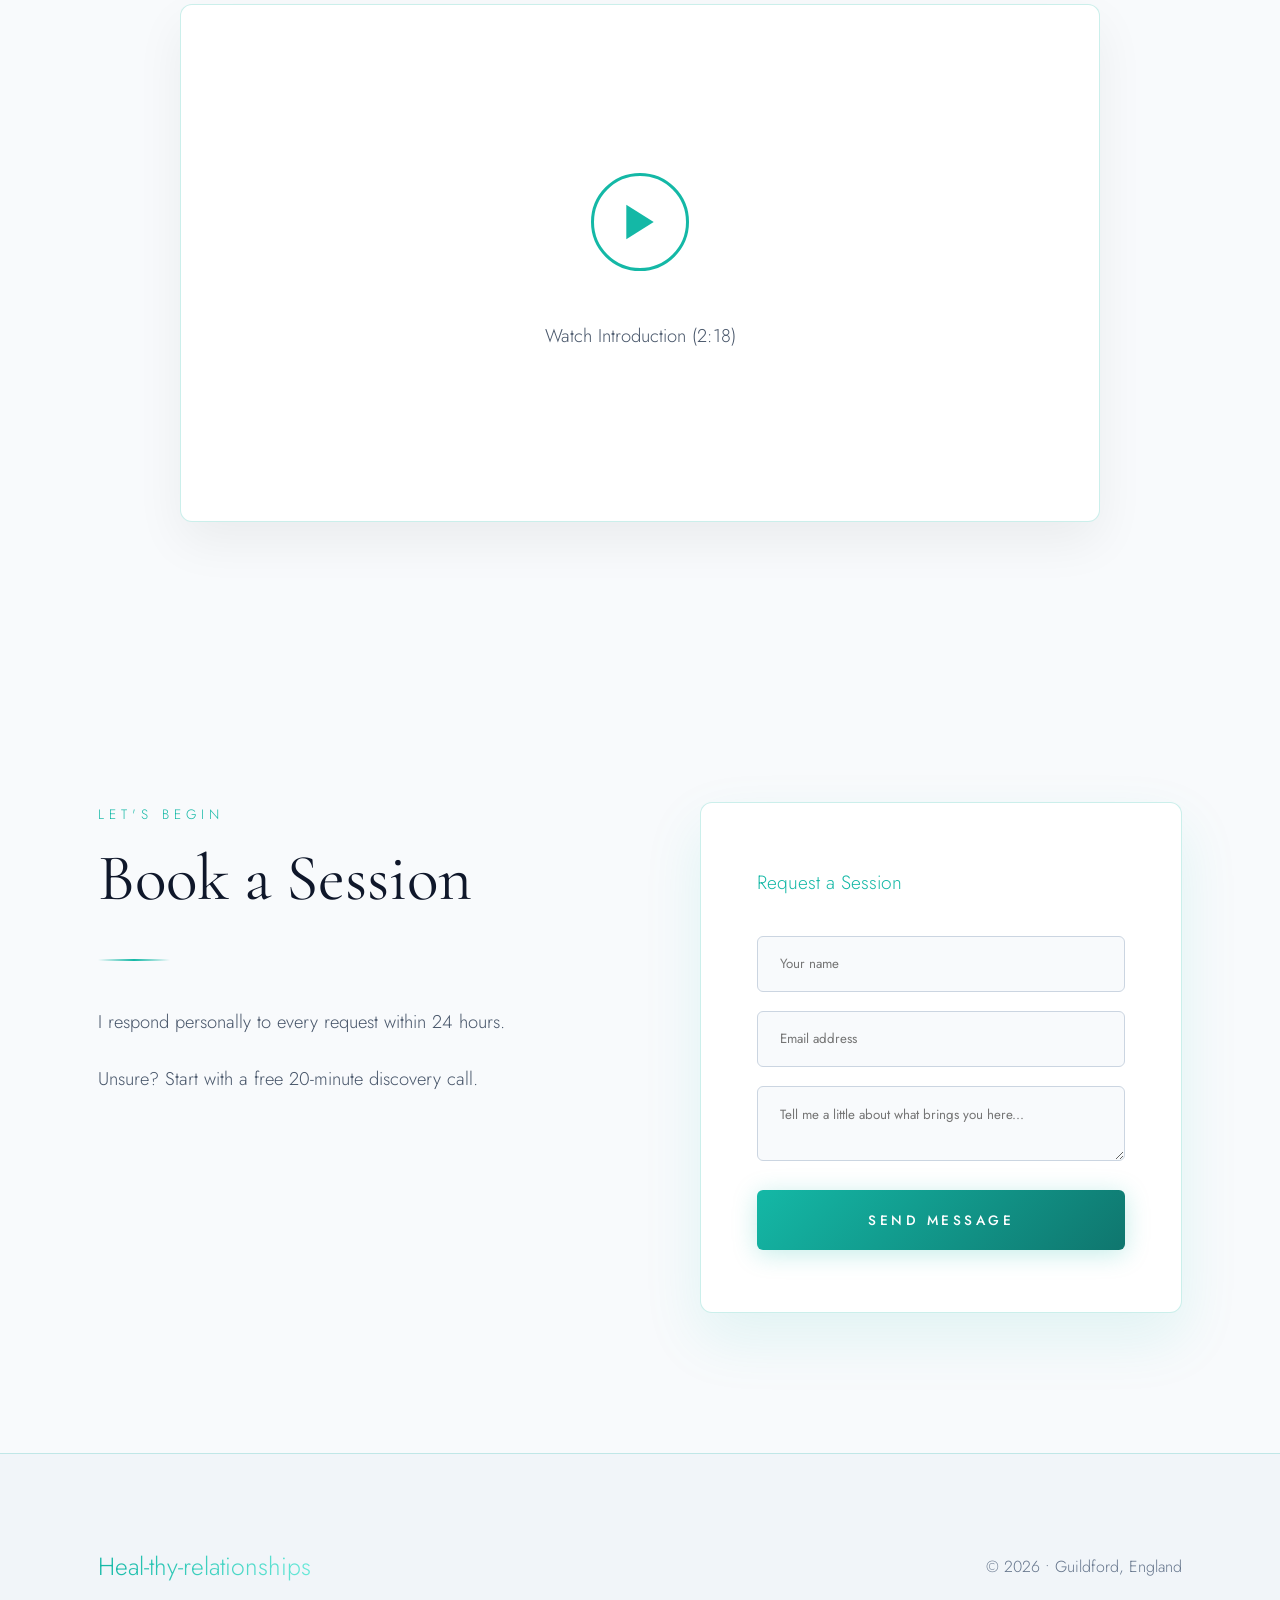
==== commit 91280b03: "Add files via upload" ====
--- a/index.html
+++ b/index.html
@@ -3,7 +3,8 @@
 <head>
     <meta charset="UTF-8">
     <meta name="viewport" content="width=device-width, initial-scale=1.0">
-    <title>Heal-thy-relationships— Relationship Guidance</title>
+    <title>Heal-thy-relationships — Relationship Guidance | Guildford, England</title>
+    <meta name="description" content="Professional relationship guidance in Guildford. One-to-one and couples sessions blending emotional intelligence, modern neuroscience, and contemplative wisdom for lasting personal transformation.">
     <link rel="preconnect" href="https://fonts.googleapis.com">
     <link rel="preconnect" href="https://fonts.gstatic.com" crossorigin>
     <link href="https://fonts.googleapis.com/css2?family=Cormorant+Garamond:ital,wght@0,300;0,400;0,500;1,300;1,400&family=Jost:wght@300;400;500;600&display=swap" rel="stylesheet">
@@ -25,7 +26,7 @@
     </nav>
 
     <!-- Mobile menu -->
-    <div class="mobile-menu" id="mobileMenu" style="display:none;">
+    <div class="mobile-menu" id="mobileMenu">
         <a href="#about">About</a>
         <a href="#sessions">Sessions</a>
         <a href="#book">Book Now</a>
@@ -35,7 +36,7 @@
     <section class="hero">
         <div class="hero-inner">
             <div class="hero-left fade-in">
-                <p class="hero-label">RELATIONSHIP GUIDANCE  •  With your guide</p>
+                <p class="hero-label">RELATIONSHIP GUIDANCE  • </p>
                 <h1>Master your emotions.<br>Build relationships that <em>last</em>.</h1>
                 <p class="hero-text">Deep, practical guidance rooted in timeless wisdom and modern neuroscience — for those ready for meaningful transformation.</p>
                 <div class="hero-actions">
@@ -47,7 +48,7 @@
             <div class="hero-panel fade-in" style="transition-delay:0.2s; padding: 0 20px;">
                 <div class="orbit-heading-group">
                     <p class="orbit-eyebrow">Your Journey</p>
-                    <p class="orbit-hint">Click an orb to explore</p>
+                    <p class="orbit-hint">Tap an orb to explore</p>
                     <div class="orbit-heading-line"></div>
                 </div>
                 <div class="orbit-wrap" id="orbitWrap">
@@ -63,19 +64,19 @@
         <div class="container">
             <div class="about-grid">
                 <div class="about-photo fade-in">
-                    <span style="font-size:1.1rem; color:var(--text-muted);">Your professional portrait</span>
+                    <span style="font-size:1.1rem; color:var(--text-muted);">Professional portrait</span>
                 </div>
                 <div class="about-content fade-in" style="transition-delay:0.15s">
-                    <p class="section-label">YOUR GUIDE</p>
-                    <h2 class="section-title">[Your Name]</h2>
+                    <p class="section-label">MEET YOUR GUIDE</p>
+                    <h2 class="section-title">Jana</h2>
                     <div class="divider"></div>
-                    <p>I help people understand their emotional patterns, communicate with honesty and depth, and build relationships that feel nourishing rather than exhausting.</p>
-                    <p>Blending ancient contemplative traditions with contemporary neuroscience and emotional intelligence frameworks.</p>
+                    <p>With over fifteen years of guiding individuals and couples through deep personal work, I help people understand their emotional patterns, communicate with honesty and depth, and build relationships that feel nourishing rather than exhausting.</p>
+                    <p>My approach blends ancient contemplative traditions with contemporary neuroscience and emotional intelligence frameworks — grounded, practical, and never formulaic. Based in Guildford, I work with people who are ready to move beyond repeating the same patterns and into genuine, lasting change.</p>
                     <div class="credentials">
-                        <div class="credential-item">Certified Relationship Coach</div>
+                        <div class="credential-item">Certified Relationship Coach (ICF Accredited)</div>
                         <div class="credential-item">15+ years guiding transformation</div>
-                        <div class="credential-item">Trained in somatic &amp; contemplative practices</div>
-                        <div class="credential-item">Neuroscience-informed approach</div>
+                        <div class="credential-item">Trained in somatic &amp; contemplative practice</div>
+                        <div class="credential-item">Neuroscience-informed methodology</div>
                     </div>
                 </div>
             </div>
@@ -134,8 +135,8 @@
                 </div>
                 <div class="fade-in" style="transition-delay:0.2s; display:flex; align-items:center;">
                     <div class="expect-quote">
-                        <blockquote style="font-size:1.75rem; font-style:italic; line-height:1.55; color:var(--text);">"Working with [Name] helped me finally understand my patterns instead of repeating them."</blockquote>
-                        <cite style="margin-top:2.4rem; display:block; color:var(--text-muted);">— Client, 2025</cite>
+                        <blockquote style="font-size:1.75rem; font-style:italic; line-height:1.55; color:var(--text);">"Working with Elena helped me finally understand my patterns instead of repeating them. I feel calmer, clearer, and more present in my relationships than I have in years."</blockquote>
+                        <cite style="margin-top:2.4rem; display:block; color:var(--text-muted);">— Sarah, Guildford</cite>
                     </div>
                 </div>
             </div>
@@ -189,7 +190,7 @@
     <footer class="footer">
         <div class="container">
             <div style="display:flex; justify-content:space-between; align-items:center; flex-wrap:wrap; gap:2rem;">
-                <span style="font-size:1.55rem; background:linear-gradient(90deg,var(--cool),var(--cool-light)); -webkit-background-clip:text; -webkit-text-fill-color:transparent;">Heal-thy-self</span>
+                <span style="font-size:1.55rem; background:linear-gradient(90deg,var(--cool),var(--cool-light)); -webkit-background-clip:text; -webkit-text-fill-color:transparent;">Heal-thy-relationships</span>
                 <span style="color:var(--text-muted);">© 2026 • Guildford, England</span>
             </div>
         </div>
--- a/index.css
+++ b/index.css
@@ -25,6 +25,12 @@
     font-weight: 300;
     line-height: 1.85;
     overflow-x: hidden;
+    -webkit-tap-highlight-color: transparent;
+    padding: env(safe-area-inset-top) 0 env(safe-area-inset-bottom);
+}
+
+a, button, input, textarea, .orbit-satellite, .session-card, .video-placeholder {
+    touch-action: manipulation;
 }
 
 /* Subtle grain */
@@ -91,10 +97,12 @@
     transform: translateX(-150%);
     transition: transform 0.6s;
 }
-.btn-primary:hover::after { transform: translateX(300%); }
-.btn-primary:hover {
-    transform: translateY(-5px) scale(1.03);
-    box-shadow: 0 8px 40px var(--cool-glow);
+@media (hover: hover) {
+    .btn-primary:hover::after { transform: translateX(300%); }
+    .btn-primary:hover {
+        transform: translateY(-5px) scale(1.03);
+        box-shadow: 0 8px 40px var(--cool-glow);
+    }
 }
 
 .btn-outline {
@@ -114,12 +122,14 @@
     transition: all 0.4s cubic-bezier(0.23, 1, 0.32, 1);
     white-space: nowrap;
 }
-.btn-outline:hover {
-    border-color: var(--cool);
-    color: var(--cool);
-    background: rgba(20,184,166,0.06);
-    box-shadow: 0 0 30px var(--cool-glow);
-    transform: translateY(-4px);
+@media (hover: hover) {
+    .btn-outline:hover {
+        border-color: var(--cool);
+        color: var(--cool);
+        background: rgba(20,184,166,0.06);
+        box-shadow: 0 0 30px var(--cool-glow);
+        transform: translateY(-4px);
+    }
 }
 
 /* Navbar */
@@ -186,7 +196,11 @@
     background: none;
     border: none;
     cursor: pointer;
-    padding: 8px;
+    padding: 12px;
+    min-width: 44px;
+    min-height: 44px;
+    align-items: center;
+    justify-content: center;
 }
 .burger span {
     display: block;
@@ -201,7 +215,6 @@
 
 /* Mobile Menu */
 .mobile-menu {
-    display: none;
     position: fixed;
     inset: 0;
     background: rgba(248,250,252,0.98);
@@ -209,13 +222,22 @@
     flex-direction: column;
     align-items: center;
     justify-content: center;
-    gap: 3.5rem;
+    gap: 2.5rem;
+    visibility: hidden;
+    opacity: 0;
+    transition: opacity 0.35s ease, visibility 0.35s ease;
+}
+.mobile-menu.open {
+    display: flex;
+    visibility: visible;
+    opacity: 1;
 }
 .mobile-menu a {
-    font-size: 2.4rem;
+    font-size: 1.8rem;
     color: var(--cool);
     text-decoration: none;
     font-family: 'Cormorant Garamond', serif;
+    padding: 0.5rem 1rem;
 }
 
 /* Hero */
@@ -337,40 +359,22 @@
     position: absolute;
     top: 50%; left: 50%;
     transform: translate(-50%, -50%) scale(0.88);
+    font-family: 'Cormorant Garamond', serif;
+    font-size: clamp(1rem, 2.2vw, 1.3rem);
+    font-weight: 400;
+    font-style: italic;
+    color: var(--cool);
     text-align: center;
-    width: 78%;
+    width: 70%;
     z-index: 5;
     opacity: 0;
     pointer-events: none;
     transition: opacity 0.4s ease, transform 0.45s cubic-bezier(0.23,1,0.32,1);
-    display: flex;
-    flex-direction: column;
-    align-items: center;
-    gap: 5px;
+    line-height: 1.2;
 }
 .orbit-center-text.show {
     opacity: 1;
     transform: translate(-50%, -50%) scale(1);
-}
-.orb-center-label {
-    font-family: 'Cormorant Garamond', serif;
-    font-size: clamp(0.78rem, 1.6vw, 0.95rem);
-    font-weight: 500;
-    font-style: normal;
-    letter-spacing: 2px;
-    text-transform: uppercase;
-    color: var(--cool);
-    line-height: 1;
-    display: block;
-}
-.orb-center-preview {
-    font-family: 'Cormorant Garamond', serif;
-    font-size: clamp(0.58rem, 1.1vw, 0.7rem);
-    font-weight: 300;
-    font-style: italic;
-    color: var(--text-dim);
-    line-height: 1.35;
-    display: block;
 }
 
 .orbit-satellite {
@@ -400,10 +404,12 @@
     align-items: center;
     justify-content: center;
 }
-.orbit-satellite:hover .orbit-satellite-inner {
-    transform: scale(1.22);
-    box-shadow: 0 12px 35px rgba(20,184,166,0.25);
-    border-color: var(--cool);
+@media (hover: hover) {
+    .orbit-satellite:hover .orbit-satellite-inner {
+        transform: scale(1.22);
+        box-shadow: 0 12px 35px rgba(20,184,166,0.25);
+        border-color: var(--cool);
+    }
 }
 .orbit-satellite-label {
     font-family: 'Jost', sans-serif;
@@ -488,10 +494,12 @@
     position: relative;
     transition: all 0.5s cubic-bezier(0.23, 1, 0.32, 1);
 }
-.session-card:hover {
-    transform: translateY(-18px);
-    box-shadow: 0 35px 70px rgba(20,184,166,0.14);
-    border-color: var(--cool);
+@media (hover: hover) {
+    .session-card:hover {
+        transform: translateY(-18px);
+        box-shadow: 0 35px 70px rgba(20,184,166,0.14);
+        border-color: var(--cool);
+    }
 }
 .session-card span:first-child {
     font-size: 4.8rem;
@@ -561,8 +569,10 @@
     transition: all 0.4s ease;
     box-shadow: 0 20px 50px rgba(0,0,0,0.06);
 }
-.video-placeholder:hover {
-    box-shadow: 0 30px 70px rgba(20,184,166,0.18);
+@media (hover: hover) {
+    .video-placeholder:hover {
+        box-shadow: 0 30px 70px rgba(20,184,166,0.18);
+    }
 }
 .play-btn {
     width: 98px;
@@ -657,13 +667,21 @@
         padding: 1.1rem 1.5rem;
     }
 
+    .btn-primary, .btn-outline {
+        letter-spacing: 2px;
+    }
+
+    input, textarea {
+        font-size: 16px;
+    }
+
     :root {
-        --orb-size: 60px;
-        --orb-r: 130px;
+        --orb-size: 72px;
+        --orb-r: 140px;
     }
     .orbit-wrap {
-        width: 140px;
-        height: 140px;
+        width: 110px;
+        height: 110px;
     }
 
     section, .about, .sessions, .expect, .video-section, .book {
@@ -707,12 +725,59 @@
 
 @media (max-width: 480px) {
     .nav-brand { font-size: 1.4rem; }
+    .navbar { padding: 16px 16px; }
+    .navbar.scrolled { padding: 12px 16px; }
     :root {
-        --orb-size: 54px;
-        --orb-r: 115px;
+        --orb-size: 66px;
+        --orb-r: 122px;
     }
     .orbit-wrap {
-        width: 120px;
-        height: 120px;
-    }
-}
+        width: 96px;
+        height: 96px;
+    }
+    .orbit-satellite-label {
+        font-size: 7px;
+    }
+
+    .section-title { font-size: clamp(1.85rem, 8vw, 2.4rem) !important; }
+    .hero h1 { font-size: clamp(2.2rem, 9vw, 2.8rem); }
+    .hero-text { font-size: 0.95rem; }
+
+    .hero-actions .btn-primary,
+    .hero-actions .btn-outline {
+        padding: 1rem 1.2rem;
+        font-size: 0.78rem;
+        letter-spacing: 1.5px;
+    }
+
+    .play-btn {
+        width: 72px;
+        height: 72px;
+    }
+    .play-btn svg { width: 24px; height: 28px; }
+
+    .expect-list li {
+        gap: 1.2rem;
+        padding: 1.4rem 0;
+    }
+    .expect-quote blockquote {
+        font-size: 1.35rem !important;
+    }
+
+    .session-card {
+        padding: 32px 24px !important;
+    }
+
+    .contact-form {
+        padding: 28px 20px !important;
+    }
+
+    .footer {
+        padding: 60px 0 48px;
+    }
+    .footer > .container > div {
+        flex-direction: column;
+        align-items: flex-start !important;
+        gap: 1rem !important;
+    }
+}
